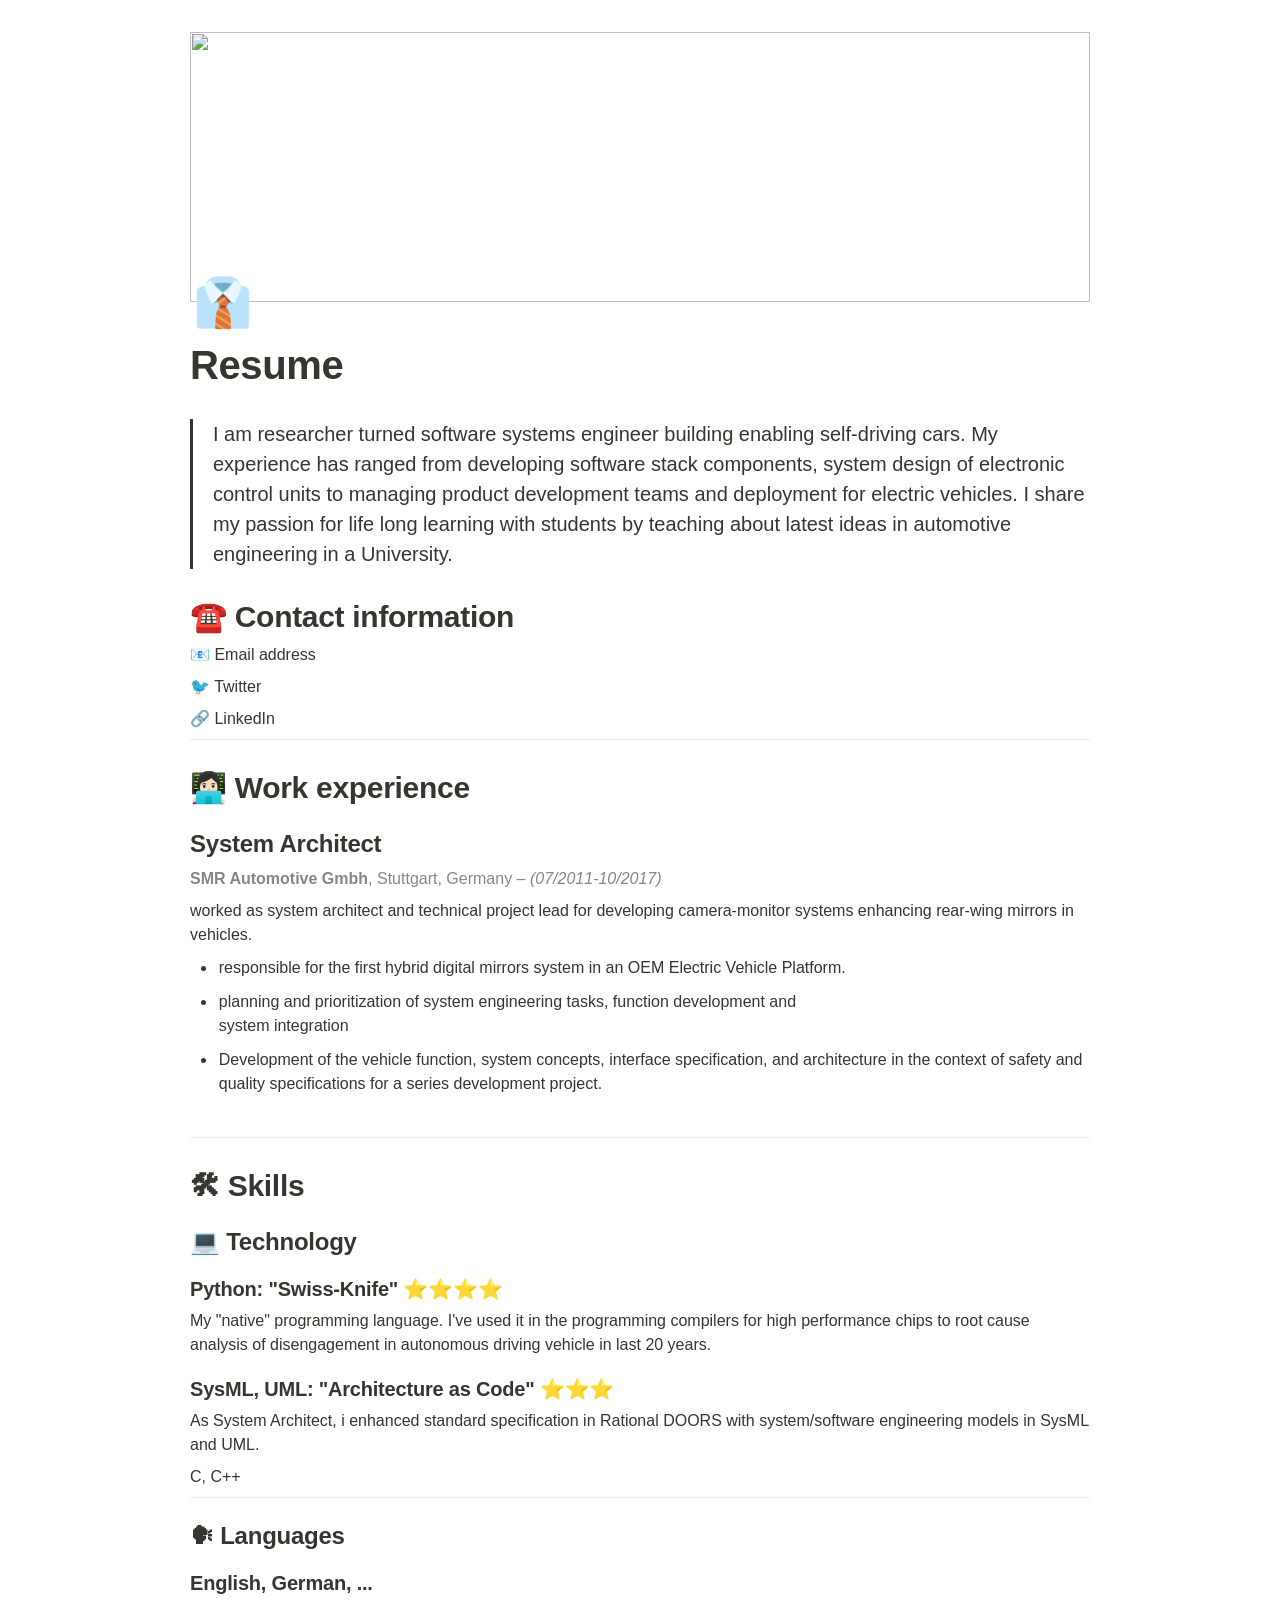
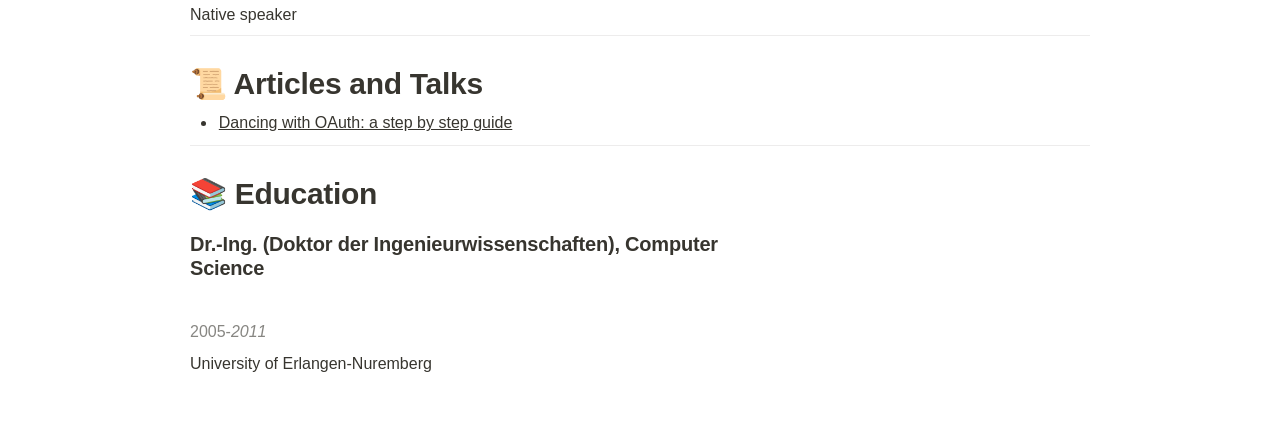
==== index.html @ 0dc9363b "first commit in resume for testing github pages" ====
<html><head><meta http-equiv="Content-Type" content="text/html; charset=utf-8"/><title>Resume</title><style>
/* webkit printing magic: print all background colors */
html {
	-webkit-print-color-adjust: exact;
}
* {
	box-sizing: border-box;
	-webkit-print-color-adjust: exact;
}

html,
body {
	margin: 0;
	padding: 0;
}
@media only screen {
	body {
		margin: 2em auto;
		max-width: 900px;
		color: rgb(55, 53, 47);
	}
}

body {
	line-height: 1.5;
	white-space: pre-wrap;
}

a,
a.visited {
	color: inherit;
	text-decoration: underline;
}

.pdf-relative-link-path {
	font-size: 80%;
	color: #444;
}

h1,
h2,
h3 {
	letter-spacing: -0.01em;
	line-height: 1.2;
	font-weight: 600;
	margin-bottom: 0;
}

.page-title {
	font-size: 2.5rem;
	font-weight: 700;
	margin-top: 0;
	margin-bottom: 0.75em;
}

h1 {
	font-size: 1.875rem;
	margin-top: 1.875rem;
}

h2 {
	font-size: 1.5rem;
	margin-top: 1.5rem;
}

h3 {
	font-size: 1.25rem;
	margin-top: 1.25rem;
}

.source {
	border: 1px solid #ddd;
	border-radius: 3px;
	padding: 1.5em;
	word-break: break-all;
}

.callout {
	border-radius: 3px;
	padding: 1rem;
}

figure {
	margin: 1.25em 0;
	page-break-inside: avoid;
}

figcaption {
	opacity: 0.5;
	font-size: 85%;
	margin-top: 0.5em;
}

mark {
	background-color: transparent;
}

.indented {
	padding-left: 1.5em;
}

hr {
	background: transparent;
	display: block;
	width: 100%;
	height: 1px;
	visibility: visible;
	border: none;
	border-bottom: 1px solid rgba(55, 53, 47, 0.09);
}

img {
	max-width: 100%;
}

@media only print {
	img {
		max-height: 100vh;
		object-fit: contain;
	}
}

@page {
	margin: 1in;
}

.collection-content {
	font-size: 0.875rem;
}

.column-list {
	display: flex;
	justify-content: space-between;
}

.column {
	padding: 0 1em;
}

.column:first-child {
	padding-left: 0;
}

.column:last-child {
	padding-right: 0;
}

.table_of_contents-item {
	display: block;
	font-size: 0.875rem;
	line-height: 1.3;
	padding: 0.125rem;
}

.table_of_contents-indent-1 {
	margin-left: 1.5rem;
}

.table_of_contents-indent-2 {
	margin-left: 3rem;
}

.table_of_contents-indent-3 {
	margin-left: 4.5rem;
}

.table_of_contents-link {
	text-decoration: none;
	opacity: 0.7;
	border-bottom: 1px solid rgba(55, 53, 47, 0.18);
}

table,
th,
td {
	border: 1px solid rgba(55, 53, 47, 0.09);
	border-collapse: collapse;
}

table {
	border-left: none;
	border-right: none;
}

th,
td {
	font-weight: normal;
	padding: 0.25em 0.5em;
	line-height: 1.5;
	min-height: 1.5em;
	text-align: left;
}

th {
	color: rgba(55, 53, 47, 0.6);
}

ol,
ul {
	margin: 0;
	margin-block-start: 0.6em;
	margin-block-end: 0.6em;
}

li > ol:first-child,
li > ul:first-child {
	margin-block-start: 0.6em;
}

ul > li {
	list-style: disc;
}

ul.to-do-list {
	text-indent: -1.7em;
}

ul.to-do-list > li {
	list-style: none;
}

.to-do-children-checked {
	text-decoration: line-through;
	opacity: 0.375;
}

ul.toggle > li {
	list-style: none;
}

ul {
	padding-inline-start: 1.7em;
}

ul > li {
	padding-left: 0.1em;
}

ol {
	padding-inline-start: 1.6em;
}

ol > li {
	padding-left: 0.2em;
}

.mono ol {
	padding-inline-start: 2em;
}

.mono ol > li {
	text-indent: -0.4em;
}

.toggle {
	padding-inline-start: 0em;
	list-style-type: none;
}

/* Indent toggle children */
.toggle > li > details {
	padding-left: 1.7em;
}

.toggle > li > details > summary {
	margin-left: -1.1em;
}

.selected-value {
	display: inline-block;
	padding: 0 0.5em;
	background: rgba(206, 205, 202, 0.5);
	border-radius: 3px;
	margin-right: 0.5em;
	margin-top: 0.3em;
	margin-bottom: 0.3em;
	white-space: nowrap;
}

.collection-title {
	display: inline-block;
	margin-right: 1em;
}

time {
	opacity: 0.5;
}

.icon {
	display: inline-block;
	max-width: 1.2em;
	max-height: 1.2em;
	text-decoration: none;
	vertical-align: text-bottom;
	margin-right: 0.5em;
}

img.icon {
	border-radius: 3px;
}

.user-icon {
	width: 1.5em;
	height: 1.5em;
	border-radius: 100%;
	margin-right: 0.5rem;
}

.user-icon-inner {
	font-size: 0.8em;
}

.text-icon {
	border: 1px solid #000;
	text-align: center;
}

.page-cover-image {
	display: block;
	object-fit: cover;
	width: 100%;
	height: 30vh;
}

.page-header-icon {
	font-size: 3rem;
	margin-bottom: 1rem;
}

.page-header-icon-with-cover {
	margin-top: -0.72em;
	margin-left: 0.07em;
}

.page-header-icon img {
	border-radius: 3px;
}

.link-to-page {
	margin: 1em 0;
	padding: 0;
	border: none;
	font-weight: 500;
}

p > .user {
	opacity: 0.5;
}

td > .user,
td > time {
	white-space: nowrap;
}

input[type="checkbox"] {
	transform: scale(1.5);
	margin-right: 0.6em;
	vertical-align: middle;
}

p {
	margin-top: 0.5em;
	margin-bottom: 0.5em;
}

.image {
	border: none;
	margin: 1.5em 0;
	padding: 0;
	border-radius: 0;
	text-align: center;
}

.code,
code {
	background: rgba(135, 131, 120, 0.15);
	border-radius: 3px;
	padding: 0.2em 0.4em;
	border-radius: 3px;
	font-size: 85%;
	tab-size: 2;
}

code {
	color: #eb5757;
}

.code {
	padding: 1.5em 1em;
}

.code-wrap {
	white-space: pre-wrap;
	word-break: break-all;
}

.code > code {
	background: none;
	padding: 0;
	font-size: 100%;
	color: inherit;
}

blockquote {
	font-size: 1.25em;
	margin: 1em 0;
	padding-left: 1em;
	border-left: 3px solid rgb(55, 53, 47);
}

.bookmark {
	text-decoration: none;
	max-height: 8em;
	padding: 0;
	display: flex;
	width: 100%;
	align-items: stretch;
}

.bookmark-title {
	font-size: 0.85em;
	overflow: hidden;
	text-overflow: ellipsis;
	height: 1.75em;
	white-space: nowrap;
}

.bookmark-text {
	display: flex;
	flex-direction: column;
}

.bookmark-info {
	flex: 4 1 180px;
	padding: 12px 14px 14px;
	display: flex;
	flex-direction: column;
	justify-content: space-between;
}

.bookmark-image {
	width: 33%;
	flex: 1 1 180px;
	display: block;
	position: relative;
	object-fit: cover;
	border-radius: 1px;
}

.bookmark-description {
	color: rgba(55, 53, 47, 0.6);
	font-size: 0.75em;
	overflow: hidden;
	max-height: 4.5em;
	word-break: break-word;
}

.bookmark-href {
	font-size: 0.75em;
	margin-top: 0.25em;
}

.sans { font-family: -apple-system, BlinkMacSystemFont, "Segoe UI", Helvetica, "Apple Color Emoji", Arial, sans-serif, "Segoe UI Emoji", "Segoe UI Symbol"; }
.code { font-family: "SFMono-Regular", Consolas, "Liberation Mono", Menlo, Courier, monospace; }
.serif { font-family: Lyon-Text, Georgia, YuMincho, "Yu Mincho", "Hiragino Mincho ProN", "Hiragino Mincho Pro", "Songti TC", "Songti SC", "SimSun", "Nanum Myeongjo", NanumMyeongjo, Batang, serif; }
.mono { font-family: iawriter-mono, Nitti, Menlo, Courier, monospace; }
.pdf .sans { font-family: Inter, -apple-system, BlinkMacSystemFont, "Segoe UI", Helvetica, "Apple Color Emoji", Arial, sans-serif, "Segoe UI Emoji", "Segoe UI Symbol", 'Twemoji', 'Noto Color Emoji', 'Noto Sans CJK SC', 'Noto Sans CJK KR'; }

.pdf .code { font-family: Source Code Pro, "SFMono-Regular", Consolas, "Liberation Mono", Menlo, Courier, monospace, 'Twemoji', 'Noto Color Emoji', 'Noto Sans Mono CJK SC', 'Noto Sans Mono CJK KR'; }

.pdf .serif { font-family: PT Serif, Lyon-Text, Georgia, YuMincho, "Yu Mincho", "Hiragino Mincho ProN", "Hiragino Mincho Pro", "Songti TC", "Songti SC", "SimSun", "Nanum Myeongjo", NanumMyeongjo, Batang, serif, 'Twemoji', 'Noto Color Emoji', 'Noto Sans CJK SC', 'Noto Sans CJK KR'; }

.pdf .mono { font-family: PT Mono, iawriter-mono, Nitti, Menlo, Courier, monospace, 'Twemoji', 'Noto Color Emoji', 'Noto Sans Mono CJK SC', 'Noto Sans Mono CJK KR'; }

.highlight-default {
}
.highlight-gray {
	color: rgb(155,154,151);
}
.highlight-brown {
	color: rgb(100,71,58);
}
.highlight-orange {
	color: rgb(217,115,13);
}
.highlight-yellow {
	color: rgb(223,171,1);
}
.highlight-teal {
	color: rgb(15,123,108);
}
.highlight-blue {
	color: rgb(11,110,153);
}
.highlight-purple {
	color: rgb(105,64,165);
}
.highlight-pink {
	color: rgb(173,26,114);
}
.highlight-red {
	color: rgb(224,62,62);
}
.highlight-gray_background {
	background: rgb(235,236,237);
}
.highlight-brown_background {
	background: rgb(233,229,227);
}
.highlight-orange_background {
	background: rgb(250,235,221);
}
.highlight-yellow_background {
	background: rgb(251,243,219);
}
.highlight-teal_background {
	background: rgb(221,237,234);
}
.highlight-blue_background {
	background: rgb(221,235,241);
}
.highlight-purple_background {
	background: rgb(234,228,242);
}
.highlight-pink_background {
	background: rgb(244,223,235);
}
.highlight-red_background {
	background: rgb(251,228,228);
}
.block-color-default {
	color: inherit;
	fill: inherit;
}
.block-color-gray {
	color: rgba(55, 53, 47, 0.6);
	fill: rgba(55, 53, 47, 0.6);
}
.block-color-brown {
	color: rgb(100,71,58);
	fill: rgb(100,71,58);
}
.block-color-orange {
	color: rgb(217,115,13);
	fill: rgb(217,115,13);
}
.block-color-yellow {
	color: rgb(223,171,1);
	fill: rgb(223,171,1);
}
.block-color-teal {
	color: rgb(15,123,108);
	fill: rgb(15,123,108);
}
.block-color-blue {
	color: rgb(11,110,153);
	fill: rgb(11,110,153);
}
.block-color-purple {
	color: rgb(105,64,165);
	fill: rgb(105,64,165);
}
.block-color-pink {
	color: rgb(173,26,114);
	fill: rgb(173,26,114);
}
.block-color-red {
	color: rgb(224,62,62);
	fill: rgb(224,62,62);
}
.block-color-gray_background {
	background: rgb(235,236,237);
}
.block-color-brown_background {
	background: rgb(233,229,227);
}
.block-color-orange_background {
	background: rgb(250,235,221);
}
.block-color-yellow_background {
	background: rgb(251,243,219);
}
.block-color-teal_background {
	background: rgb(221,237,234);
}
.block-color-blue_background {
	background: rgb(221,235,241);
}
.block-color-purple_background {
	background: rgb(234,228,242);
}
.block-color-pink_background {
	background: rgb(244,223,235);
}
.block-color-red_background {
	background: rgb(251,228,228);
}
.select-value-color-default { background-color: rgba(206,205,202,0.5); }
.select-value-color-gray { background-color: rgba(155,154,151, 0.4); }
.select-value-color-brown { background-color: rgba(140,46,0,0.2); }
.select-value-color-orange { background-color: rgba(245,93,0,0.2); }
.select-value-color-yellow { background-color: rgba(233,168,0,0.2); }
.select-value-color-green { background-color: rgba(0,135,107,0.2); }
.select-value-color-blue { background-color: rgba(0,120,223,0.2); }
.select-value-color-purple { background-color: rgba(103,36,222,0.2); }
.select-value-color-pink { background-color: rgba(221,0,129,0.2); }
.select-value-color-red { background-color: rgba(255,0,26,0.2); }

.checkbox {
	display: inline-flex;
	vertical-align: text-bottom;
	width: 16;
	height: 16;
	background-size: 16px;
	margin-left: 2px;
	margin-right: 5px;
}

.checkbox-on {
	background-image: url("data:image/svg+xml;charset=UTF-8,%3Csvg%20width%3D%2216%22%20height%3D%2216%22%20viewBox%3D%220%200%2016%2016%22%20fill%3D%22none%22%20xmlns%3D%22http%3A%2F%2Fwww.w3.org%2F2000%2Fsvg%22%3E%0A%3Crect%20width%3D%2216%22%20height%3D%2216%22%20fill%3D%22%2358A9D7%22%2F%3E%0A%3Cpath%20d%3D%22M6.71429%2012.2852L14%204.9995L12.7143%203.71436L6.71429%209.71378L3.28571%206.2831L2%207.57092L6.71429%2012.2852Z%22%20fill%3D%22white%22%2F%3E%0A%3C%2Fsvg%3E");
}

.checkbox-off {
	background-image: url("data:image/svg+xml;charset=UTF-8,%3Csvg%20width%3D%2216%22%20height%3D%2216%22%20viewBox%3D%220%200%2016%2016%22%20fill%3D%22none%22%20xmlns%3D%22http%3A%2F%2Fwww.w3.org%2F2000%2Fsvg%22%3E%0A%3Crect%20x%3D%220.75%22%20y%3D%220.75%22%20width%3D%2214.5%22%20height%3D%2214.5%22%20fill%3D%22white%22%20stroke%3D%22%2336352F%22%20stroke-width%3D%221.5%22%2F%3E%0A%3C%2Fsvg%3E");
}
	
</style></head><body><article id="3c16beaa-11eb-48c5-8fa4-5cb92ccdfcec" class="page sans"><header><img class="page-cover-image" src="https://www.notion.so/images/page-cover/nasa_the_blue_marble.jpg" style="object-position:center 50%"/><div class="page-header-icon page-header-icon-with-cover"><span class="icon">👔</span></div><h1 class="page-title">Resume</h1></header><div class="page-body"><blockquote id="9a8c0f6e-c425-4ec0-9d38-f58759068d44" class="">I am researcher turned software systems engineer building enabling self-driving cars. My experience has ranged from developing software stack components, system design of electronic control units to managing product development teams and deployment for electric vehicles. I share my passion for life long learning with students by teaching about latest ideas in automotive engineering in a University.</blockquote><h1 id="2df78c36-fb70-406e-8d6b-761e2d68cf41" class="">☎️ Contact information</h1><p id="ff9d3409-c731-40ed-861b-9ac4ddd50b41" class="">📧 Email address</p><p id="45eecefd-b13e-4f2b-bcab-7c858cfe8a3d" class="">🐦 Twitter</p><p id="6e6d7115-06ec-4ec0-8cb4-74313731d5ad" class="">🔗 LinkedIn</p><hr id="db53021d-40fb-42f7-81c4-336f58254eef"/><h1 id="11b9e42f-a0c6-4861-b42b-ecafdd96729d" class=""><strong>👩🏻‍💻</strong> Work experience</h1><h2 id="1345c57d-46ae-4d5d-ad2d-74701388420a" class="">System Architect</h2><p id="8b7b964d-0a1b-4b14-a351-6a01aea81ec6" class="block-color-gray"><strong>SMR Automotive Gmbh</strong>, Stuttgart, Germany<em> – (07/2011-10/2017)</em></p><p id="71cd3ca9-f48f-4038-a4fa-73db49bd1ba7" class="">worked as system architect and technical project lead for developing camera-monitor systems enhancing rear-wing mirrors in vehicles. </p><ul id="097ab210-83b7-41ce-8dd9-31d58f71abc8" class="bulleted-list"><li>responsible for the first hybrid digital mirrors system in an OEM Electric Vehicle Platform.</li></ul><ul id="b1b57954-67be-4a55-9b72-593aad11bf22" class="bulleted-list"><li>planning and prioritization of system engineering tasks, function development and
system integration</li></ul><ul id="612e2b58-5c34-457b-9438-ca120fb6d699" class="bulleted-list"><li>Development of the vehicle function, system concepts, interface specification, and architecture in the context of safety and quality specifications for a series development project.</li></ul><p id="d297e37a-568d-4fef-b2e9-5ab4f461f4d6" class="">
</p><hr id="32cefeac-a25f-4c9f-a12b-824918611c1e"/><h1 id="63708c30-9f78-4243-8040-5edfa985d3fa" class="">🛠 Skills</h1><h2 id="aeaff693-7976-42ea-9330-07906e51d5a2" class="">💻 Technology</h2><h3 id="9104f82d-10bf-4d3a-af74-e11d06de9197" class="">Python: &quot;Swiss-Knife&quot; ⭐️⭐️⭐️⭐️</h3><p id="22136b4f-da62-4b89-8814-62f4a250f732" class="">My &quot;native&quot; programming language. I&#x27;ve used it in the programming compilers for high performance chips to root cause analysis of disengagement in autonomous driving vehicle in last 20 years.</p><h3 id="76426eaa-5362-4b91-a4fe-1b7557d9f7e0" class="">SysML, UML: &quot;Architecture as Code&quot; ⭐️⭐️⭐️  </h3><p id="6f1dce60-a295-48a1-bf23-9ddbc018ca40" class="">As System Architect, i enhanced standard specification in Rational DOORS with system/software engineering models in SysML and UML.</p><p id="5c01613d-9463-41da-b5b2-dfdae1d6f465" class="">C, C++</p><hr id="19172138-d733-49d0-aea8-2c427308307d"/><h2 id="e6d3ae6b-b42d-44de-8741-7570690a4ef1" class="">🗣 Languages</h2><h3 id="e92d5c67-1b35-4e31-ad03-110630734f31" class="">English, German, ...</h3><p id="3add8a55-b224-41c4-a01a-4460e0c78352" class="">Native speaker</p><hr id="4a69c69e-5a19-4c9b-a541-4069d69e56f7"/><h1 id="842f994f-9deb-4d64-bde5-2d8ca678c234" class="">📜 Articles and Talks</h1><ul id="7d289774-97a7-4cf8-9bd0-26077cb3af41" class="bulleted-list"><li><a href="https://dev.to/anabella/dancing-with-oauth-emp">Dancing with OAuth: a step by step guide</a></li></ul><hr id="290370f0-b475-4028-9324-680df6d5b75e"/><h1 id="49d512ed-ffd0-4a61-a8af-4825093ba0be" class="">📚 Education</h1><h3 id="a8e13883-a391-4950-85ad-48072c8c9aa0" class="">Dr.-Ing. (Doktor der Ingenieurwissenschaften), Computer
Science</h3><p id="6073fa59-71ab-4a08-96b3-ca7023ea9c73" class="">
</p><p id="3e8e2729-bdf4-4e07-a645-9c1b72618b5b" class="block-color-gray">2005-<em>2011 </em></p><p id="c158fe22-57a8-45e4-bb8d-5fddd2b85dbe" class="">University of Erlangen-Nuremberg
 </p></div></article></body></html>
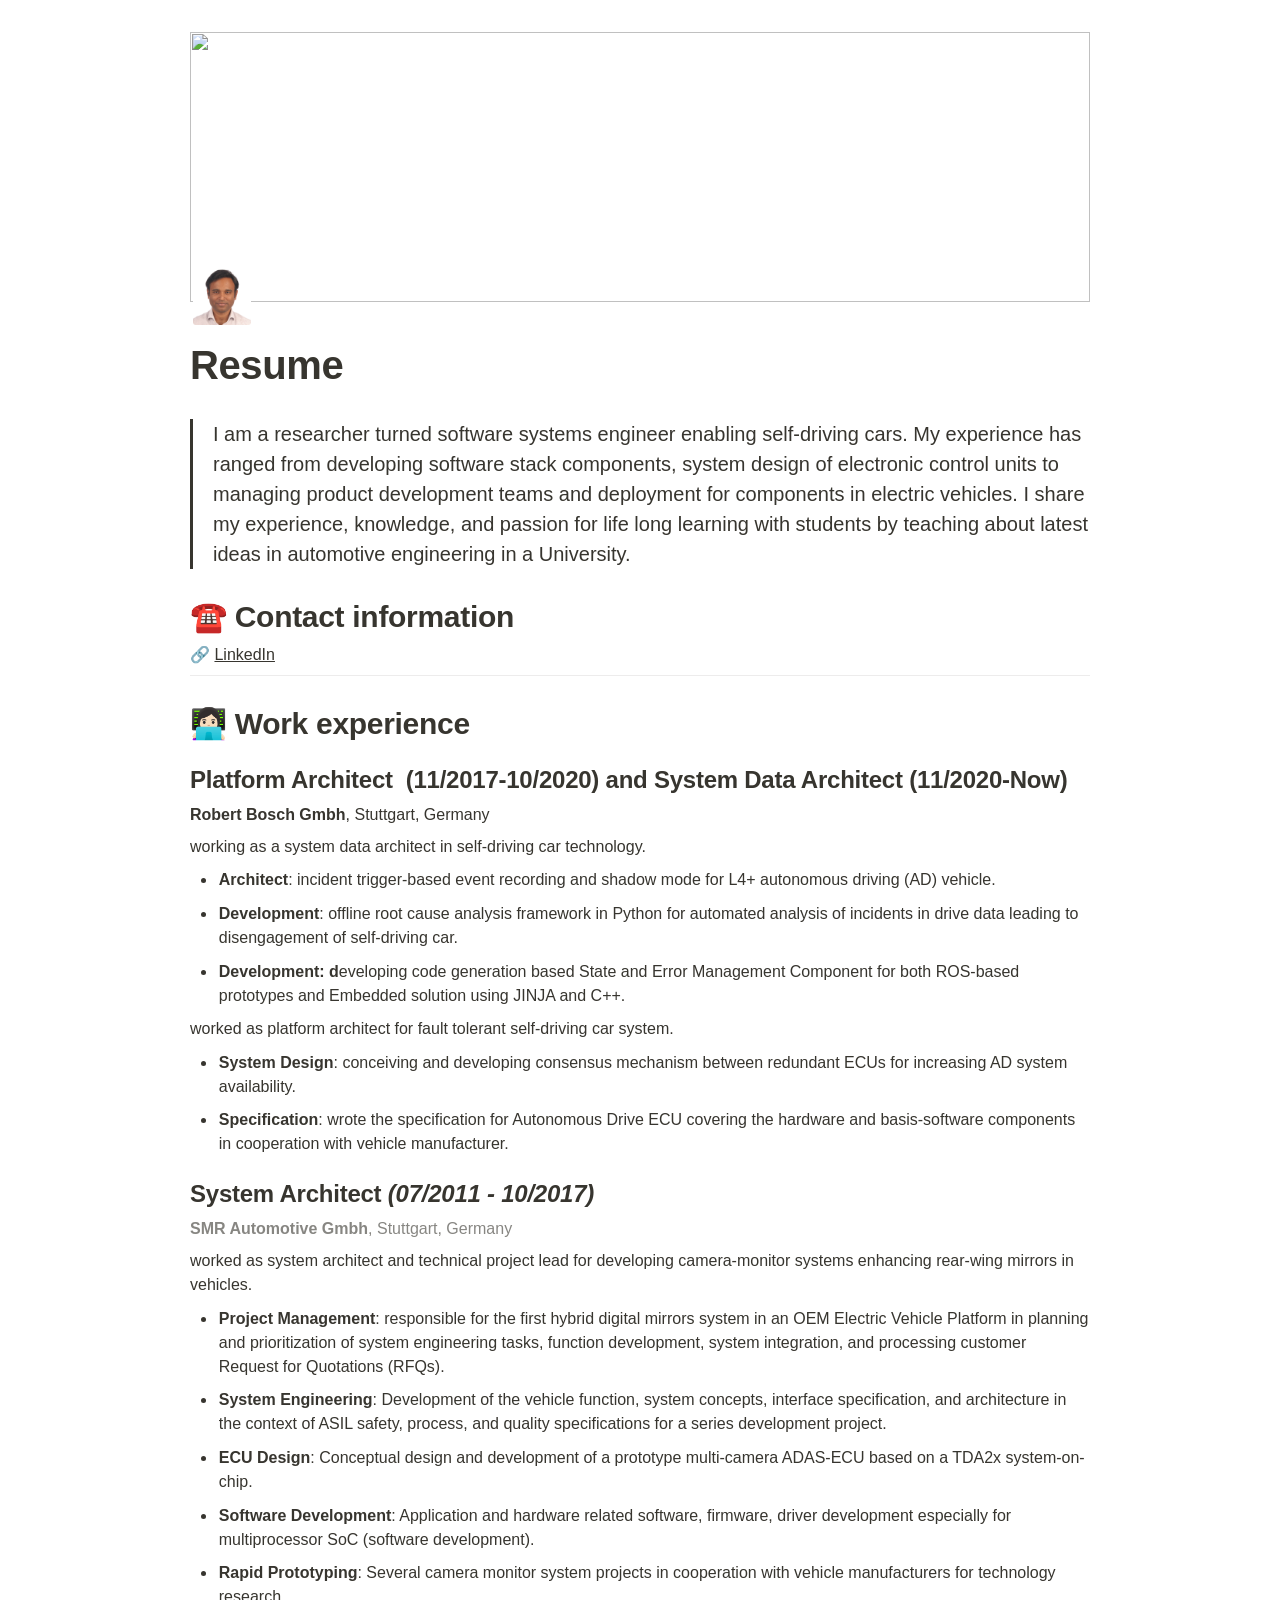
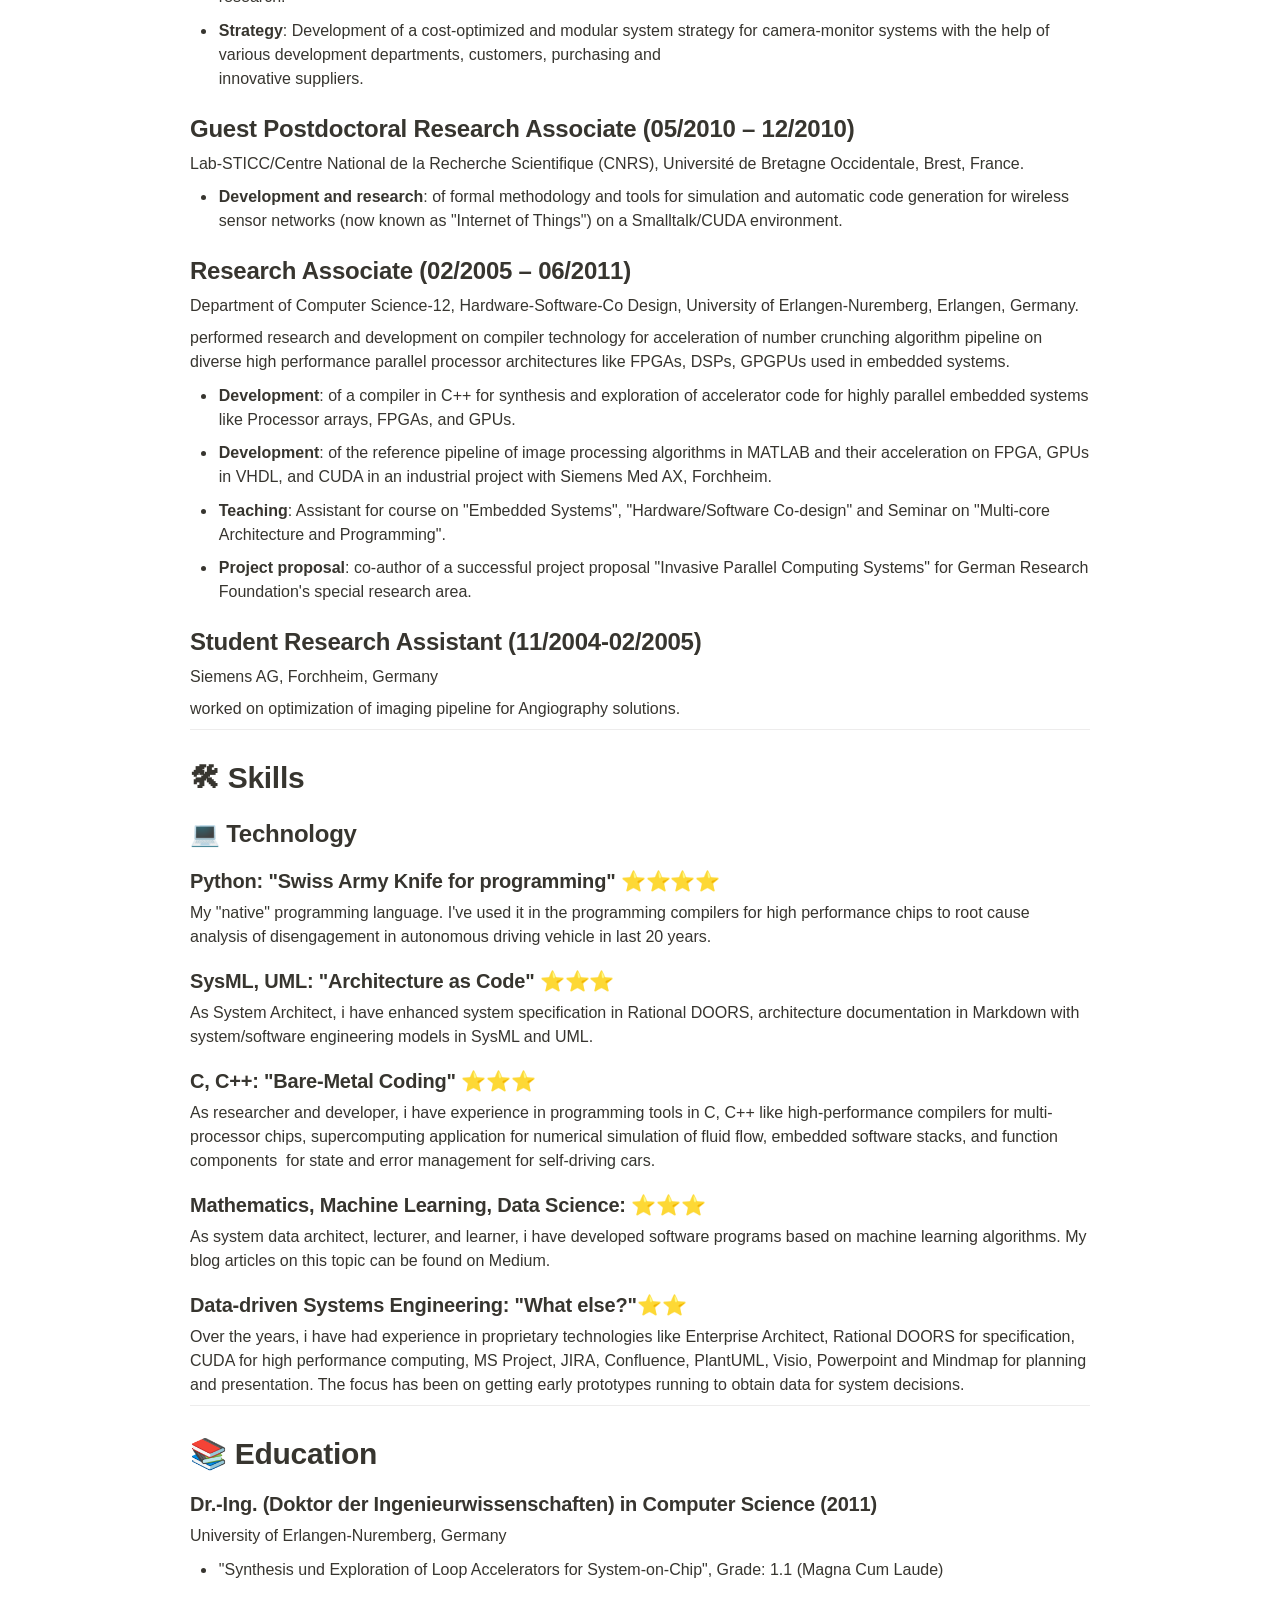
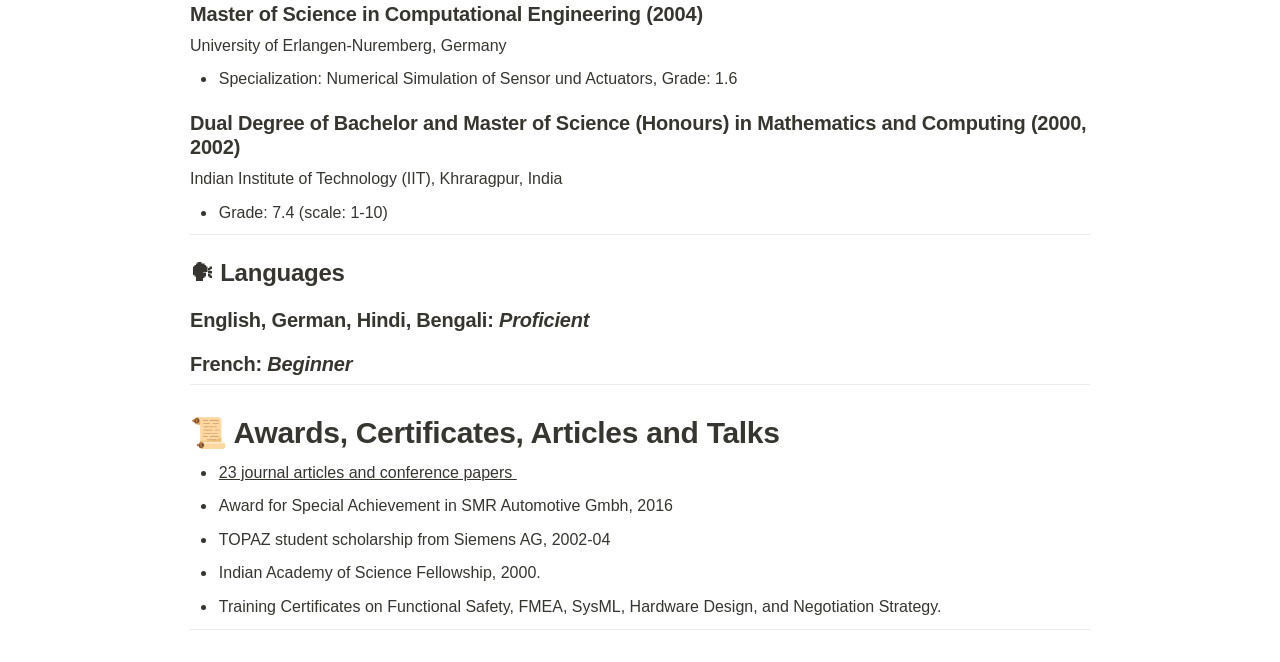
==== commit e57fc080: "first version of the resume" ====
--- a/index.html
+++ b/index.html
@@ -624,9 +624,5 @@
 	background-image: url("data:image/svg+xml;charset=UTF-8,%3Csvg%20width%3D%2216%22%20height%3D%2216%22%20viewBox%3D%220%200%2016%2016%22%20fill%3D%22none%22%20xmlns%3D%22http%3A%2F%2Fwww.w3.org%2F2000%2Fsvg%22%3E%0A%3Crect%20x%3D%220.75%22%20y%3D%220.75%22%20width%3D%2214.5%22%20height%3D%2214.5%22%20fill%3D%22white%22%20stroke%3D%22%2336352F%22%20stroke-width%3D%221.5%22%2F%3E%0A%3C%2Fsvg%3E");
 }
 	
-</style></head><body><article id="3c16beaa-11eb-48c5-8fa4-5cb92ccdfcec" class="page sans"><header><img class="page-cover-image" src="https://www.notion.so/images/page-cover/nasa_the_blue_marble.jpg" style="object-position:center 50%"/><div class="page-header-icon page-header-icon-with-cover"><span class="icon">👔</span></div><h1 class="page-title">Resume</h1></header><div class="page-body"><blockquote id="9a8c0f6e-c425-4ec0-9d38-f58759068d44" class="">I am researcher turned software systems engineer building enabling self-driving cars. My experience has ranged from developing software stack components, system design of electronic control units to managing product development teams and deployment for electric vehicles. I share my passion for life long learning with students by teaching about latest ideas in automotive engineering in a University.</blockquote><h1 id="2df78c36-fb70-406e-8d6b-761e2d68cf41" class="">☎️ Contact information</h1><p id="ff9d3409-c731-40ed-861b-9ac4ddd50b41" class="">📧 Email address</p><p id="45eecefd-b13e-4f2b-bcab-7c858cfe8a3d" class="">🐦 Twitter</p><p id="6e6d7115-06ec-4ec0-8cb4-74313731d5ad" class="">🔗 LinkedIn</p><hr id="db53021d-40fb-42f7-81c4-336f58254eef"/><h1 id="11b9e42f-a0c6-4861-b42b-ecafdd96729d" class=""><strong>👩🏻‍💻</strong> Work experience</h1><h2 id="1345c57d-46ae-4d5d-ad2d-74701388420a" class="">System Architect</h2><p id="8b7b964d-0a1b-4b14-a351-6a01aea81ec6" class="block-color-gray"><strong>SMR Automotive Gmbh</strong>, Stuttgart, Germany<em> – (07/2011-10/2017)</em></p><p id="71cd3ca9-f48f-4038-a4fa-73db49bd1ba7" class="">worked as system architect and technical project lead for developing camera-monitor systems enhancing rear-wing mirrors in vehicles. </p><ul id="097ab210-83b7-41ce-8dd9-31d58f71abc8" class="bulleted-list"><li>responsible for the first hybrid digital mirrors system in an OEM Electric Vehicle Platform.</li></ul><ul id="b1b57954-67be-4a55-9b72-593aad11bf22" class="bulleted-list"><li>planning and prioritization of system engineering tasks, function development and
-system integration</li></ul><ul id="612e2b58-5c34-457b-9438-ca120fb6d699" class="bulleted-list"><li>Development of the vehicle function, system concepts, interface specification, and architecture in the context of safety and quality specifications for a series development project.</li></ul><p id="d297e37a-568d-4fef-b2e9-5ab4f461f4d6" class="">
-</p><hr id="32cefeac-a25f-4c9f-a12b-824918611c1e"/><h1 id="63708c30-9f78-4243-8040-5edfa985d3fa" class="">🛠 Skills</h1><h2 id="aeaff693-7976-42ea-9330-07906e51d5a2" class="">💻 Technology</h2><h3 id="9104f82d-10bf-4d3a-af74-e11d06de9197" class="">Python: &quot;Swiss-Knife&quot; ⭐️⭐️⭐️⭐️</h3><p id="22136b4f-da62-4b89-8814-62f4a250f732" class="">My &quot;native&quot; programming language. I&#x27;ve used it in the programming compilers for high performance chips to root cause analysis of disengagement in autonomous driving vehicle in last 20 years.</p><h3 id="76426eaa-5362-4b91-a4fe-1b7557d9f7e0" class="">SysML, UML: &quot;Architecture as Code&quot; ⭐️⭐️⭐️  </h3><p id="6f1dce60-a295-48a1-bf23-9ddbc018ca40" class="">As System Architect, i enhanced standard specification in Rational DOORS with system/software engineering models in SysML and UML.</p><p id="5c01613d-9463-41da-b5b2-dfdae1d6f465" class="">C, C++</p><hr id="19172138-d733-49d0-aea8-2c427308307d"/><h2 id="e6d3ae6b-b42d-44de-8741-7570690a4ef1" class="">🗣 Languages</h2><h3 id="e92d5c67-1b35-4e31-ad03-110630734f31" class="">English, German, ...</h3><p id="3add8a55-b224-41c4-a01a-4460e0c78352" class="">Native speaker</p><hr id="4a69c69e-5a19-4c9b-a541-4069d69e56f7"/><h1 id="842f994f-9deb-4d64-bde5-2d8ca678c234" class="">📜 Articles and Talks</h1><ul id="7d289774-97a7-4cf8-9bd0-26077cb3af41" class="bulleted-list"><li><a href="https://dev.to/anabella/dancing-with-oauth-emp">Dancing with OAuth: a step by step guide</a></li></ul><hr id="290370f0-b475-4028-9324-680df6d5b75e"/><h1 id="49d512ed-ffd0-4a61-a8af-4825093ba0be" class="">📚 Education</h1><h3 id="a8e13883-a391-4950-85ad-48072c8c9aa0" class="">Dr.-Ing. (Doktor der Ingenieurwissenschaften), Computer
-Science</h3><p id="6073fa59-71ab-4a08-96b3-ca7023ea9c73" class="">
-</p><p id="3e8e2729-bdf4-4e07-a645-9c1b72618b5b" class="block-color-gray">2005-<em>2011 </em></p><p id="c158fe22-57a8-45e4-bb8d-5fddd2b85dbe" class="">University of Erlangen-Nuremberg
- </p></div></article></body></html>+</style></head><body><article id="3c16beaa-11eb-48c5-8fa4-5cb92ccdfcec" class="page sans"><header><img class="page-cover-image" src="https://www.notion.so/images/page-cover/nasa_the_blue_marble.jpg" style="object-position:center 50%"/><div class="page-header-icon page-header-icon-with-cover"><img class="icon" src="Resume%203c16beaa11eb48c58fa45cb92ccdfcec/potrait-1.jpg"/></div><h1 class="page-title">Resume</h1></header><div class="page-body"><blockquote id="9a8c0f6e-c425-4ec0-9d38-f58759068d44" class="">I am a researcher turned software systems engineer enabling self-driving cars. My experience has ranged from developing software stack components, system design of electronic control units to managing product development teams and deployment for components in electric vehicles. I share my experience, knowledge, and passion for life long learning with students by teaching about latest ideas in automotive engineering in a University.</blockquote><h1 id="2df78c36-fb70-406e-8d6b-761e2d68cf41" class="">☎️ Contact information</h1><p id="6e6d7115-06ec-4ec0-8cb4-74313731d5ad" class="">🔗 <a href="www.linkedin.com/in/hritam-dutta">LinkedIn</a></p><hr id="db53021d-40fb-42f7-81c4-336f58254eef"/><h1 id="11b9e42f-a0c6-4861-b42b-ecafdd96729d" class=""><strong>👩🏻‍💻</strong> Work experience</h1><h2 id="1345c57d-46ae-4d5d-ad2d-74701388420a" class=""><strong>Platform Architect  (11/2017-10/2020) and System Data Architect (11/2020-Now)</strong></h2><p id="d974f6c1-2b24-465e-8941-5abad628f16c" class=""><strong>Robert Bosch Gmbh</strong>, Stuttgart, Germany</p><p id="41c6d66f-add8-4b17-8330-24ca94be0a76" class="">working as a system data architect in self-driving car technology.</p><ul id="c5820590-4cdd-45f1-a975-af856c518725" class="bulleted-list"><li><strong>Architect</strong>: incident trigger-based event recording and shadow mode for L4+ autonomous driving (AD) vehicle.</li></ul><ul id="b453835c-1440-4233-8b8e-17680dbea154" class="bulleted-list"><li><strong>Development</strong>: offline root cause analysis framework in Python for automated analysis of incidents in drive data leading to disengagement of self-driving car.</li></ul><ul id="6aedb23a-b403-42ad-8045-c4a656b1fc27" class="bulleted-list"><li><strong>Development: d</strong>eveloping code generation based State and Error Management Component for both ROS-based prototypes and Embedded solution using JINJA and C++. </li></ul><p id="c956c44f-2df1-4a75-bb34-8dccd8ce3d22" class="">worked as platform architect for fault tolerant self-driving car system.</p><ul id="a538ae12-c073-4792-9faf-b5444d026896" class="bulleted-list"><li><strong>System Design</strong>: conceiving and developing consensus mechanism between redundant ECUs for increasing AD system availability.</li></ul><ul id="f1bffe0a-8f2b-4c27-97eb-a58407b32d84" class="bulleted-list"><li><strong>Specification</strong>: wrote the specification for Autonomous Drive ECU covering the hardware and basis-software components in cooperation with vehicle manufacturer.</li></ul><h2 id="33511742-acb9-42dd-bc5b-f3fbe76aee62" class="">System Architect <em>(07/2011 - 10/2017)</em></h2><p id="8b7b964d-0a1b-4b14-a351-6a01aea81ec6" class="block-color-gray"><strong>SMR Automotive Gmbh</strong>, Stuttgart, Germany<em> </em></p><p id="71cd3ca9-f48f-4038-a4fa-73db49bd1ba7" class="">worked as system architect and technical project lead for developing camera-monitor systems enhancing rear-wing mirrors in vehicles. </p><ul id="097ab210-83b7-41ce-8dd9-31d58f71abc8" class="bulleted-list"><li><strong>Project Management</strong>: responsible for the first hybrid digital mirrors system in an OEM Electric Vehicle Platform in planning and prioritization of system engineering tasks, function development, system integration, and processing customer Request for Quotations (RFQs).</li></ul><ul id="612e2b58-5c34-457b-9438-ca120fb6d699" class="bulleted-list"><li><strong>System Engineering</strong>: Development of the vehicle function, system concepts, interface specification, and architecture in the context of ASIL safety, process, and quality specifications for a series development project.</li></ul><ul id="53328d40-1990-44b5-bedf-1fd430e0859d" class="bulleted-list"><li><strong>ECU Design</strong>: Conceptual design and development of a prototype multi-camera ADAS-ECU based on a TDA2x system-on-chip.</li></ul><ul id="e5d09487-14c8-4137-81fe-7457f62b5a79" class="bulleted-list"><li><strong>Software Development</strong>: Application and hardware related software, firmware, driver development especially for multiprocessor SoC (software development).</li></ul><ul id="4afc5db4-d433-4c53-a8f6-33ed4ee6b104" class="bulleted-list"><li><strong>Rapid Prototyping</strong>: Several camera monitor system projects in cooperation with vehicle manufacturers for technology research.</li></ul><ul id="38830ed6-7755-4f5f-93e3-61a09edc36f6" class="bulleted-list"><li><strong>Strategy</strong>: Development of a cost-optimized and modular system strategy for camera-monitor systems with the help of various development departments, customers, purchasing and
+innovative suppliers.</li></ul><h2 id="528635f3-2893-4896-90bd-b589cb16b640" class=""><strong>Guest Postdoctoral Research Associate </strong>(05/2010 – 12/2010)</h2><p id="f25e2ea5-7945-4780-8758-b17db4ad60d6" class="">Lab-STICC/Centre National de la Recherche Scientifique (CNRS), Université de Bretagne Occidentale, Brest, France.</p><ul id="09e0c697-198f-4ec6-b20f-d431d3da8685" class="bulleted-list"><li><strong>Development and research</strong>: of formal methodology and tools for simulation and automatic code generation for wireless sensor networks (now known as &quot;Internet of Things&quot;) on a Smalltalk/CUDA environment.</li></ul><h2 id="f00fd4d6-2810-467e-8373-3a25bf2cf1a7" class="">Research Associate (02/2005 – 06/2011)</h2><p id="2b526647-cc29-4ef9-a869-56639bb401b7" class="">Department of Computer Science-12, Hardware-Software-Co Design, University of Erlangen-Nuremberg, Erlangen, Germany.</p><p id="b1ddc4c4-4fdb-410b-8422-06694faf6a6e" class="">performed research and development on compiler technology for acceleration of number crunching algorithm pipeline on diverse high performance parallel processor architectures like FPGAs, DSPs, GPGPUs used in embedded systems.</p><ul id="ca013a86-4065-44a6-be99-4a53762e21b8" class="bulleted-list"><li><strong>Development</strong>: of a compiler in C++ for synthesis and exploration of accelerator code for highly parallel embedded systems like Processor arrays, FPGAs, and GPUs.</li></ul><ul id="6e122ec1-6fa9-4ed4-b29a-d466fcfea749" class="bulleted-list"><li><strong>Development</strong>: of the reference pipeline of image processing algorithms in MATLAB and their acceleration on FPGA, GPUs in VHDL, and CUDA in an industrial project with Siemens Med AX, Forchheim.</li></ul><ul id="55071cfd-5b68-4fb1-ab5a-2883285b82c0" class="bulleted-list"><li><strong>Teaching</strong>: Assistant for course on &quot;Embedded Systems&quot;, &quot;Hardware/Software Co-design&quot; and Seminar on &quot;Multi-core Architecture and Programming&quot;.</li></ul><ul id="31194ab9-3f5e-4a97-99da-64668c516e71" class="bulleted-list"><li><strong>Project proposal</strong>: co-author of a successful project proposal &quot;Invasive Parallel Computing Systems&quot; for German Research Foundation&#x27;s special research area.</li></ul><h2 id="64ad8f59-4844-4e8d-b77f-b3aeab97d75f" class="">Student Research Assistant (11/2004-02/2005)</h2><p id="76f2fef2-790c-4482-b39d-268ccc029ad8" class="">Siemens AG, Forchheim, Germany</p><p id="33015c17-bde4-453b-83fd-5d94ed4a1aa9" class="">worked on optimization of imaging pipeline for Angiography solutions.</p><hr id="32cefeac-a25f-4c9f-a12b-824918611c1e"/><h1 id="63708c30-9f78-4243-8040-5edfa985d3fa" class="">🛠 Skills</h1><h2 id="aeaff693-7976-42ea-9330-07906e51d5a2" class="">💻 Technology</h2><h3 id="9104f82d-10bf-4d3a-af74-e11d06de9197" class="">Python: &quot;Swiss Army Knife for programming&quot; ⭐️⭐️⭐️⭐️</h3><p id="22136b4f-da62-4b89-8814-62f4a250f732" class="">My &quot;native&quot; programming language. I&#x27;ve used it in the programming compilers for high performance chips to root cause analysis of disengagement in autonomous driving vehicle in last 20 years.</p><h3 id="76426eaa-5362-4b91-a4fe-1b7557d9f7e0" class="">SysML, UML: &quot;Architecture as Code&quot; ⭐️⭐️⭐️</h3><p id="6f1dce60-a295-48a1-bf23-9ddbc018ca40" class="">As System Architect, i have enhanced system specification in Rational DOORS, architecture documentation in Markdown with system/software engineering models in SysML and UML.</p><h3 id="5c01613d-9463-41da-b5b2-dfdae1d6f465" class="">C, C++: &quot;Bare-Metal Coding&quot; ⭐️⭐️⭐️ </h3><p id="f3a6ea0c-fddf-4e90-8b15-4a2d8c52c234" class="">As researcher and developer, i have experience in programming tools in C, C++ like high-performance compilers for multi-processor chips, supercomputing application for numerical simulation of fluid flow, embedded software stacks, and function components  for state and error management for self-driving cars.  </p><h3 id="bf1b8c28-1c38-4de0-a728-614a8cc87466" class="">Mathematics, Machine Learning, Data Science: ⭐️⭐️⭐️</h3><p id="0f996ec3-28cf-4471-a114-8efb859927b8" class="">As system data architect, lecturer, and learner, i have developed software programs based on machine learning algorithms. My blog articles on this topic can be found on Medium.</p><h3 id="ef8df225-9b16-4431-962b-d797be95951a" class="">Data-driven Systems Engineering: &quot;What else?&quot;⭐️⭐️</h3><p id="dcd3299f-d4a6-4235-bb50-41f6971e5e89" class="">Over the years, i have had experience in proprietary technologies like Enterprise Architect, Rational DOORS for specification, CUDA for high performance computing, MS Project, JIRA, Confluence, PlantUML, Visio, Powerpoint and Mindmap for planning and presentation. The focus has been on getting early prototypes running to obtain data for system decisions.</p><hr id="19172138-d733-49d0-aea8-2c427308307d"/><h1 id="49d512ed-ffd0-4a61-a8af-4825093ba0be" class="">📚 Education</h1><h3 id="a8e13883-a391-4950-85ad-48072c8c9aa0" class="">Dr.-Ing. (Doktor der Ingenieurwissenschaften) in Computer Science (2011)</h3><p id="c158fe22-57a8-45e4-bb8d-5fddd2b85dbe" class="">University of Erlangen-Nuremberg, Germany</p><ul id="764a1e23-e699-4b3a-8d7c-6bfdc0a5a775" class="bulleted-list"><li>&quot;Synthesis und Exploration of Loop Accelerators for System-on-Chip&quot;, Grade: 1.1 (Magna Cum Laude)</li></ul><h3 id="f1f374bc-4148-4135-b20c-5e878629b1d5" class=""><strong>Master of Science in Computational Engineering (2004)</strong></h3><p id="8d5dece7-c6fd-4576-a125-7b28465bd2bf" class="">University of Erlangen-Nuremberg, Germany</p><ul id="79ee1283-6979-4db3-ada7-03ff9141143c" class="bulleted-list"><li>Specialization: Numerical Simulation of Sensor und Actuators, Grade: 1.6</li></ul><h3 id="b427aaab-b613-4a70-a068-72d7d4aaa39f" class="">Dual Degree of Bachelor and Master of Science (Honours) in Mathematics and Computing (2000, 2002)</h3><p id="3734353d-9276-46aa-a9a8-d4a7aebd5f81" class="">Indian Institute of Technology (IIT), Khraragpur, India</p><ul id="8642577b-2132-4440-9970-74cbae95b1ad" class="bulleted-list"><li>Grade: 7.4 (scale: 1-10)</li></ul><hr id="896402c3-b141-45dd-a305-308ab5b22622"/><h2 id="6236095e-ea74-4d52-91df-d992f78dbe63" class="">🗣 Languages</h2><h3 id="02ea6a22-f6ae-4f7d-8f9c-d11ce10d8547" class="">English, German, Hindi, Bengali: <em>Proficient</em></h3><h3 id="173b1690-5d28-459b-b823-f5853e222658" class="">French: <em>Beginner</em></h3><hr id="bb61dbf2-2ff2-4c14-9192-7da44c9cd446"/><h1 id="8f360acb-b65f-4a08-8151-54f267e6fb4c" class="">📜 Awards, Certificates, Articles and Talks</h1><ul id="aa3af658-0596-4d2a-95a9-4ddd9204c079" class="bulleted-list"><li><a href="https://dblp.uni-trier.de/pid/44/3448.html">23 journal articles and conference papers </a></li></ul><ul id="0c0df784-92d8-41c6-b1ed-ac19aa7b1949" class="bulleted-list"><li>Award for Special Achievement in SMR Automotive Gmbh, 2016</li></ul><ul id="8e3d8b10-5b07-4f07-8895-be5a98c1b061" class="bulleted-list"><li>TOPAZ student scholarship from Siemens AG, 2002-04 </li></ul><ul id="ce9cf08f-2d65-4f18-bc2c-c2600d84a1b9" class="bulleted-list"><li>Indian Academy of Science Fellowship, 2000.</li></ul><ul id="1e6fbe74-4682-44ba-baa7-684ef8556cf4" class="bulleted-list"><li>Training Certificates on Functional Safety, FMEA, SysML, Hardware Design, and Negotiation Strategy.</li></ul><hr id="d17519b4-b3c6-4f2a-ab4d-f81394734b18"/></div></article></body></html>
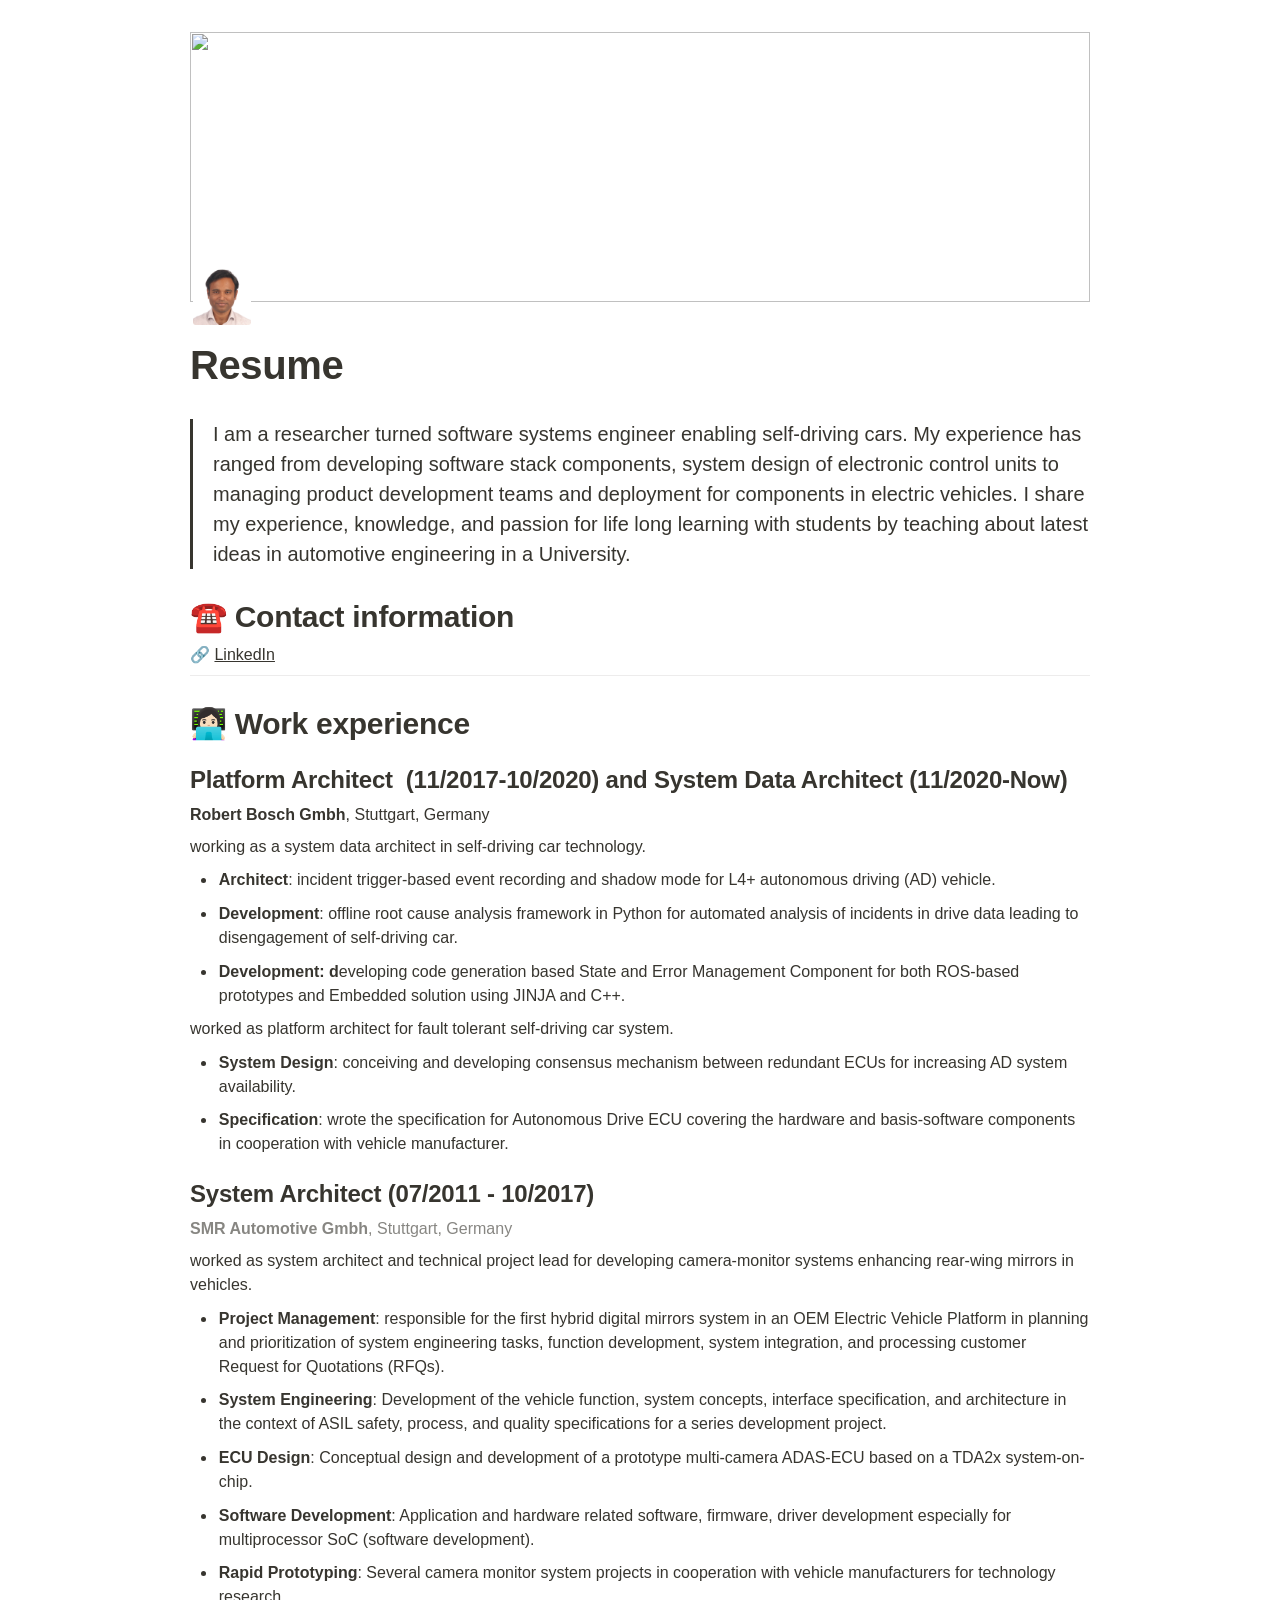
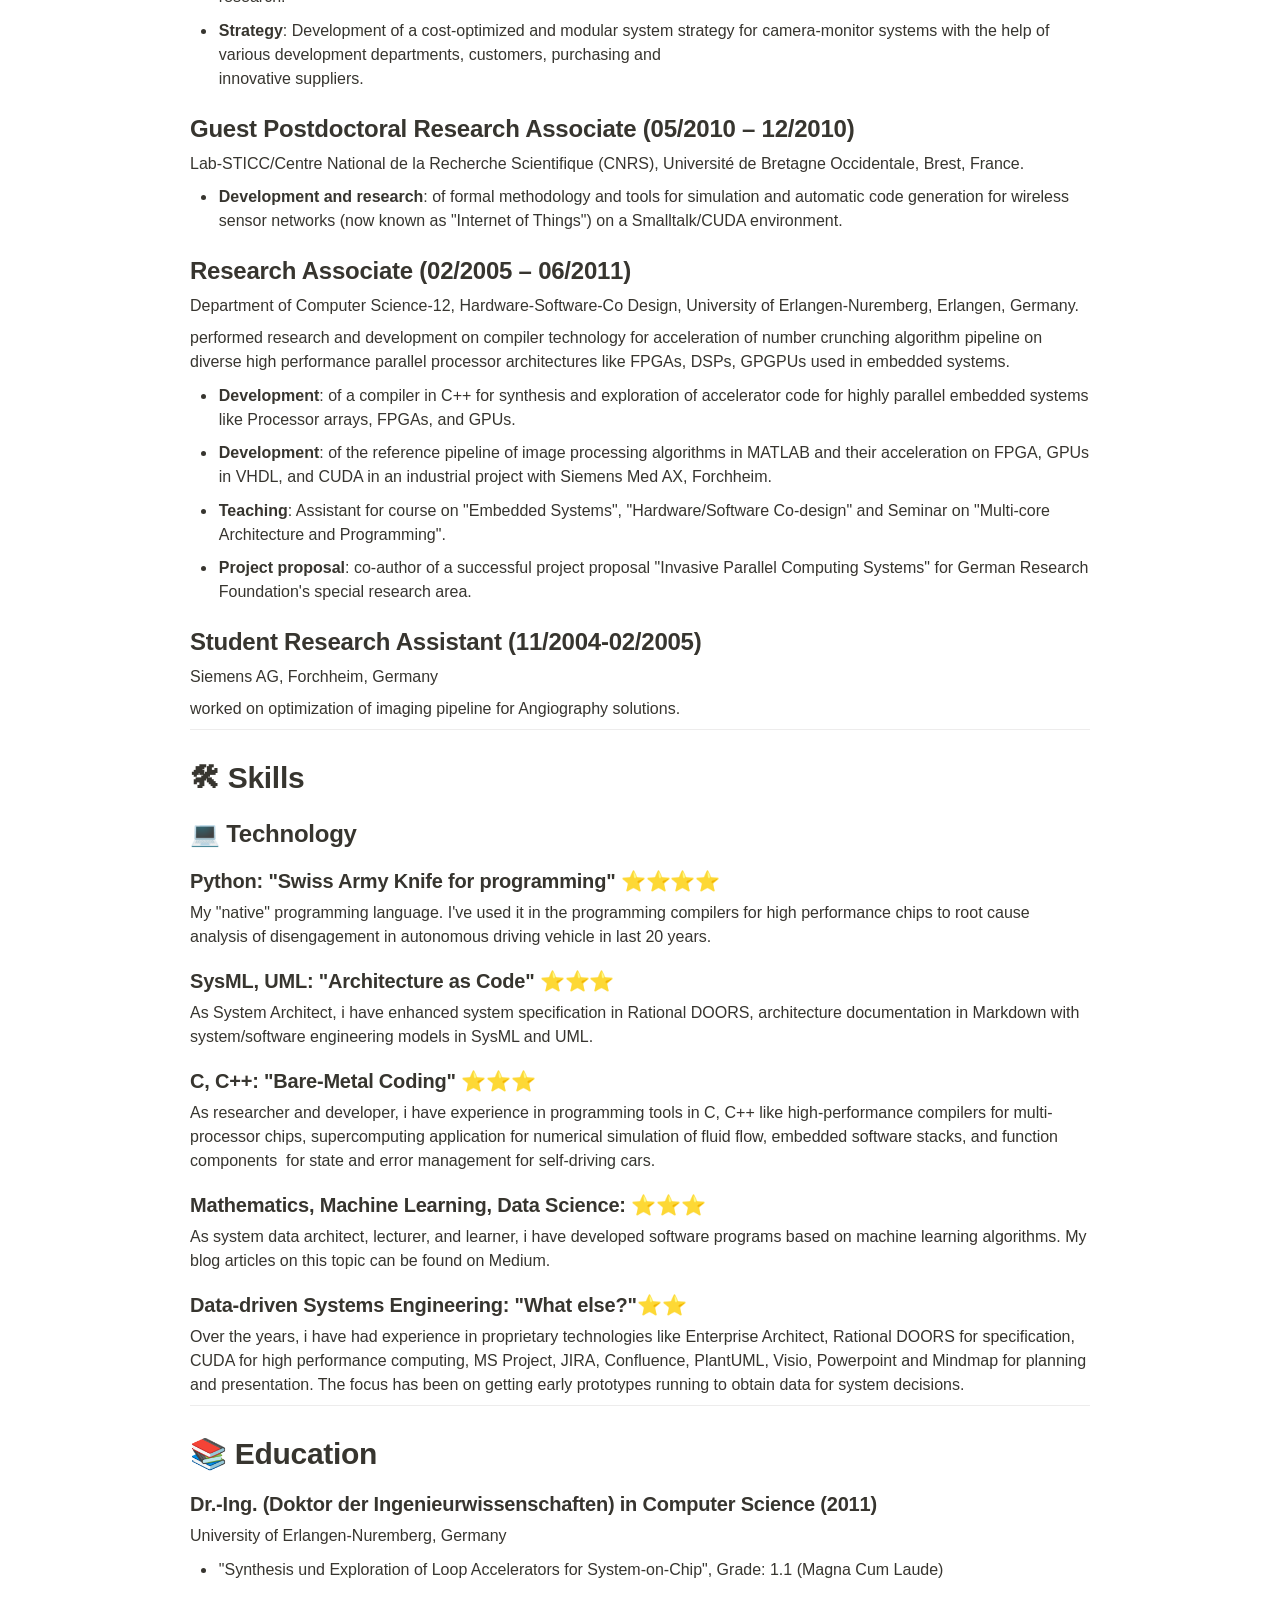
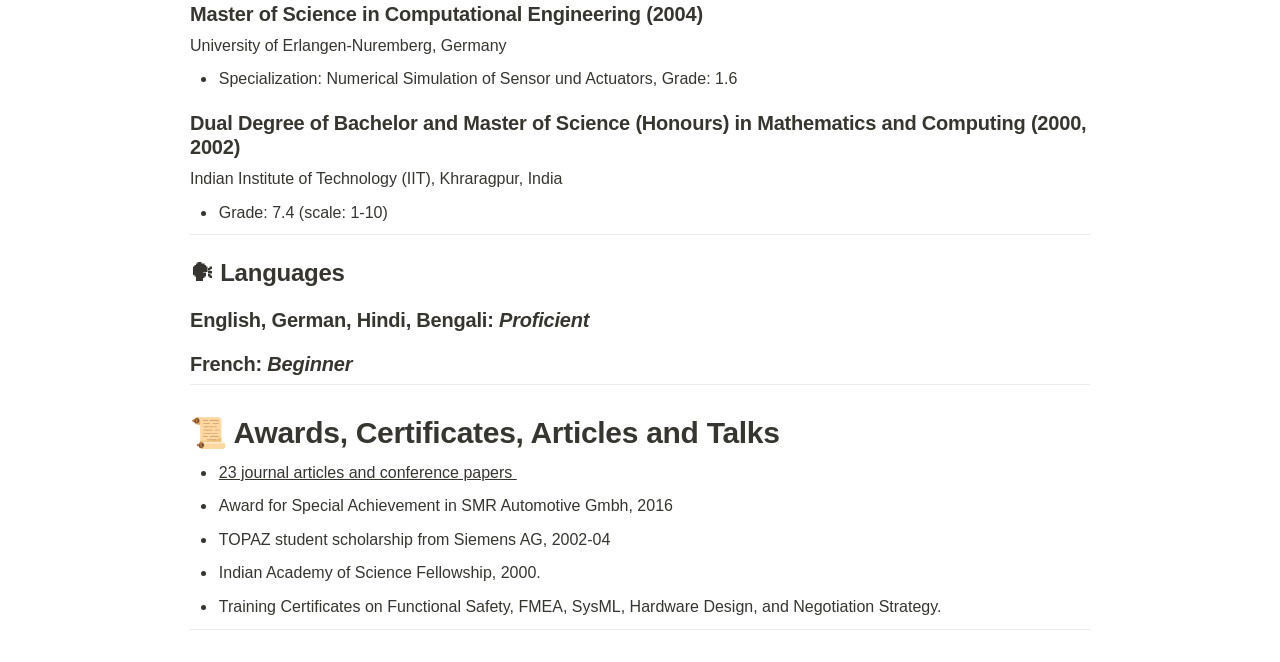
==== commit 5a4d78cd: "minor corrections of inconsistent display" ====
--- a/index.html
+++ b/index.html
@@ -624,5 +624,5 @@
 	background-image: url("data:image/svg+xml;charset=UTF-8,%3Csvg%20width%3D%2216%22%20height%3D%2216%22%20viewBox%3D%220%200%2016%2016%22%20fill%3D%22none%22%20xmlns%3D%22http%3A%2F%2Fwww.w3.org%2F2000%2Fsvg%22%3E%0A%3Crect%20x%3D%220.75%22%20y%3D%220.75%22%20width%3D%2214.5%22%20height%3D%2214.5%22%20fill%3D%22white%22%20stroke%3D%22%2336352F%22%20stroke-width%3D%221.5%22%2F%3E%0A%3C%2Fsvg%3E");
 }
 	
-</style></head><body><article id="3c16beaa-11eb-48c5-8fa4-5cb92ccdfcec" class="page sans"><header><img class="page-cover-image" src="https://www.notion.so/images/page-cover/nasa_the_blue_marble.jpg" style="object-position:center 50%"/><div class="page-header-icon page-header-icon-with-cover"><img class="icon" src="Resume%203c16beaa11eb48c58fa45cb92ccdfcec/potrait-1.jpg"/></div><h1 class="page-title">Resume</h1></header><div class="page-body"><blockquote id="9a8c0f6e-c425-4ec0-9d38-f58759068d44" class="">I am a researcher turned software systems engineer enabling self-driving cars. My experience has ranged from developing software stack components, system design of electronic control units to managing product development teams and deployment for components in electric vehicles. I share my experience, knowledge, and passion for life long learning with students by teaching about latest ideas in automotive engineering in a University.</blockquote><h1 id="2df78c36-fb70-406e-8d6b-761e2d68cf41" class="">☎️ Contact information</h1><p id="6e6d7115-06ec-4ec0-8cb4-74313731d5ad" class="">🔗 <a href="www.linkedin.com/in/hritam-dutta">LinkedIn</a></p><hr id="db53021d-40fb-42f7-81c4-336f58254eef"/><h1 id="11b9e42f-a0c6-4861-b42b-ecafdd96729d" class=""><strong>👩🏻‍💻</strong> Work experience</h1><h2 id="1345c57d-46ae-4d5d-ad2d-74701388420a" class=""><strong>Platform Architect  (11/2017-10/2020) and System Data Architect (11/2020-Now)</strong></h2><p id="d974f6c1-2b24-465e-8941-5abad628f16c" class=""><strong>Robert Bosch Gmbh</strong>, Stuttgart, Germany</p><p id="41c6d66f-add8-4b17-8330-24ca94be0a76" class="">working as a system data architect in self-driving car technology.</p><ul id="c5820590-4cdd-45f1-a975-af856c518725" class="bulleted-list"><li><strong>Architect</strong>: incident trigger-based event recording and shadow mode for L4+ autonomous driving (AD) vehicle.</li></ul><ul id="b453835c-1440-4233-8b8e-17680dbea154" class="bulleted-list"><li><strong>Development</strong>: offline root cause analysis framework in Python for automated analysis of incidents in drive data leading to disengagement of self-driving car.</li></ul><ul id="6aedb23a-b403-42ad-8045-c4a656b1fc27" class="bulleted-list"><li><strong>Development: d</strong>eveloping code generation based State and Error Management Component for both ROS-based prototypes and Embedded solution using JINJA and C++. </li></ul><p id="c956c44f-2df1-4a75-bb34-8dccd8ce3d22" class="">worked as platform architect for fault tolerant self-driving car system.</p><ul id="a538ae12-c073-4792-9faf-b5444d026896" class="bulleted-list"><li><strong>System Design</strong>: conceiving and developing consensus mechanism between redundant ECUs for increasing AD system availability.</li></ul><ul id="f1bffe0a-8f2b-4c27-97eb-a58407b32d84" class="bulleted-list"><li><strong>Specification</strong>: wrote the specification for Autonomous Drive ECU covering the hardware and basis-software components in cooperation with vehicle manufacturer.</li></ul><h2 id="33511742-acb9-42dd-bc5b-f3fbe76aee62" class="">System Architect <em>(07/2011 - 10/2017)</em></h2><p id="8b7b964d-0a1b-4b14-a351-6a01aea81ec6" class="block-color-gray"><strong>SMR Automotive Gmbh</strong>, Stuttgart, Germany<em> </em></p><p id="71cd3ca9-f48f-4038-a4fa-73db49bd1ba7" class="">worked as system architect and technical project lead for developing camera-monitor systems enhancing rear-wing mirrors in vehicles. </p><ul id="097ab210-83b7-41ce-8dd9-31d58f71abc8" class="bulleted-list"><li><strong>Project Management</strong>: responsible for the first hybrid digital mirrors system in an OEM Electric Vehicle Platform in planning and prioritization of system engineering tasks, function development, system integration, and processing customer Request for Quotations (RFQs).</li></ul><ul id="612e2b58-5c34-457b-9438-ca120fb6d699" class="bulleted-list"><li><strong>System Engineering</strong>: Development of the vehicle function, system concepts, interface specification, and architecture in the context of ASIL safety, process, and quality specifications for a series development project.</li></ul><ul id="53328d40-1990-44b5-bedf-1fd430e0859d" class="bulleted-list"><li><strong>ECU Design</strong>: Conceptual design and development of a prototype multi-camera ADAS-ECU based on a TDA2x system-on-chip.</li></ul><ul id="e5d09487-14c8-4137-81fe-7457f62b5a79" class="bulleted-list"><li><strong>Software Development</strong>: Application and hardware related software, firmware, driver development especially for multiprocessor SoC (software development).</li></ul><ul id="4afc5db4-d433-4c53-a8f6-33ed4ee6b104" class="bulleted-list"><li><strong>Rapid Prototyping</strong>: Several camera monitor system projects in cooperation with vehicle manufacturers for technology research.</li></ul><ul id="38830ed6-7755-4f5f-93e3-61a09edc36f6" class="bulleted-list"><li><strong>Strategy</strong>: Development of a cost-optimized and modular system strategy for camera-monitor systems with the help of various development departments, customers, purchasing and
+</style></head><body><article id="3c16beaa-11eb-48c5-8fa4-5cb92ccdfcec" class="page sans"><header><img class="page-cover-image" src="https://www.notion.so/images/page-cover/nasa_the_blue_marble.jpg" style="object-position:center 50%"/><div class="page-header-icon page-header-icon-with-cover"><img class="icon" src="Resume%203c16beaa11eb48c58fa45cb92ccdfcec/potrait-1.jpg"/></div><h1 class="page-title">Resume</h1></header><div class="page-body"><blockquote id="9a8c0f6e-c425-4ec0-9d38-f58759068d44" class="">I am a researcher turned software systems engineer enabling self-driving cars. My experience has ranged from developing software stack components, system design of electronic control units to managing product development teams and deployment for components in electric vehicles. I share my experience, knowledge, and passion for life long learning with students by teaching about latest ideas in automotive engineering in a University.</blockquote><h1 id="2df78c36-fb70-406e-8d6b-761e2d68cf41" class="">☎️ Contact information</h1><p id="6e6d7115-06ec-4ec0-8cb4-74313731d5ad" class="">🔗 <a href="www.linkedin.com/in/hritam-dutta">LinkedIn</a></p><hr id="db53021d-40fb-42f7-81c4-336f58254eef"/><h1 id="11b9e42f-a0c6-4861-b42b-ecafdd96729d" class=""><strong>👩🏻‍💻</strong> Work experience</h1><h2 id="1345c57d-46ae-4d5d-ad2d-74701388420a" class=""><strong>Platform Architect  (11/2017-10/2020) and System Data Architect (11/2020-Now)</strong></h2><p id="d974f6c1-2b24-465e-8941-5abad628f16c" class=""><strong>Robert Bosch Gmbh</strong>, Stuttgart, Germany</p><p id="41c6d66f-add8-4b17-8330-24ca94be0a76" class="">working as a system data architect in self-driving car technology.</p><ul id="c5820590-4cdd-45f1-a975-af856c518725" class="bulleted-list"><li><strong>Architect</strong>: incident trigger-based event recording and shadow mode for L4+ autonomous driving (AD) vehicle.</li></ul><ul id="b453835c-1440-4233-8b8e-17680dbea154" class="bulleted-list"><li><strong>Development</strong>: offline root cause analysis framework in Python for automated analysis of incidents in drive data leading to disengagement of self-driving car.</li></ul><ul id="6aedb23a-b403-42ad-8045-c4a656b1fc27" class="bulleted-list"><li><strong>Development: d</strong>eveloping code generation based State and Error Management Component for both ROS-based prototypes and Embedded solution using JINJA and C++. </li></ul><p id="c956c44f-2df1-4a75-bb34-8dccd8ce3d22" class="">worked as platform architect for fault tolerant self-driving car system.</p><ul id="a538ae12-c073-4792-9faf-b5444d026896" class="bulleted-list"><li><strong>System Design</strong>: conceiving and developing consensus mechanism between redundant ECUs for increasing AD system availability.</li></ul><ul id="f1bffe0a-8f2b-4c27-97eb-a58407b32d84" class="bulleted-list"><li><strong>Specification</strong>: wrote the specification for Autonomous Drive ECU covering the hardware and basis-software components in cooperation with vehicle manufacturer.</li></ul><h2 id="33511742-acb9-42dd-bc5b-f3fbe76aee62" class="">System Architect (07/2011 - 10/2017)</h2><p id="8b7b964d-0a1b-4b14-a351-6a01aea81ec6" class="block-color-gray"><strong>SMR Automotive Gmbh</strong>, Stuttgart, Germany<em> </em></p><p id="71cd3ca9-f48f-4038-a4fa-73db49bd1ba7" class="">worked as system architect and technical project lead for developing camera-monitor systems enhancing rear-wing mirrors in vehicles. </p><ul id="097ab210-83b7-41ce-8dd9-31d58f71abc8" class="bulleted-list"><li><strong>Project Management</strong>: responsible for the first hybrid digital mirrors system in an OEM Electric Vehicle Platform in planning and prioritization of system engineering tasks, function development, system integration, and processing customer Request for Quotations (RFQs).</li></ul><ul id="612e2b58-5c34-457b-9438-ca120fb6d699" class="bulleted-list"><li><strong>System Engineering</strong>: Development of the vehicle function, system concepts, interface specification, and architecture in the context of ASIL safety, process, and quality specifications for a series development project.</li></ul><ul id="53328d40-1990-44b5-bedf-1fd430e0859d" class="bulleted-list"><li><strong>ECU Design</strong>: Conceptual design and development of a prototype multi-camera ADAS-ECU based on a TDA2x system-on-chip.</li></ul><ul id="e5d09487-14c8-4137-81fe-7457f62b5a79" class="bulleted-list"><li><strong>Software Development</strong>: Application and hardware related software, firmware, driver development especially for multiprocessor SoC (software development).</li></ul><ul id="4afc5db4-d433-4c53-a8f6-33ed4ee6b104" class="bulleted-list"><li><strong>Rapid Prototyping</strong>: Several camera monitor system projects in cooperation with vehicle manufacturers for technology research.</li></ul><ul id="38830ed6-7755-4f5f-93e3-61a09edc36f6" class="bulleted-list"><li><strong>Strategy</strong>: Development of a cost-optimized and modular system strategy for camera-monitor systems with the help of various development departments, customers, purchasing and
 innovative suppliers.</li></ul><h2 id="528635f3-2893-4896-90bd-b589cb16b640" class=""><strong>Guest Postdoctoral Research Associate </strong>(05/2010 – 12/2010)</h2><p id="f25e2ea5-7945-4780-8758-b17db4ad60d6" class="">Lab-STICC/Centre National de la Recherche Scientifique (CNRS), Université de Bretagne Occidentale, Brest, France.</p><ul id="09e0c697-198f-4ec6-b20f-d431d3da8685" class="bulleted-list"><li><strong>Development and research</strong>: of formal methodology and tools for simulation and automatic code generation for wireless sensor networks (now known as &quot;Internet of Things&quot;) on a Smalltalk/CUDA environment.</li></ul><h2 id="f00fd4d6-2810-467e-8373-3a25bf2cf1a7" class="">Research Associate (02/2005 – 06/2011)</h2><p id="2b526647-cc29-4ef9-a869-56639bb401b7" class="">Department of Computer Science-12, Hardware-Software-Co Design, University of Erlangen-Nuremberg, Erlangen, Germany.</p><p id="b1ddc4c4-4fdb-410b-8422-06694faf6a6e" class="">performed research and development on compiler technology for acceleration of number crunching algorithm pipeline on diverse high performance parallel processor architectures like FPGAs, DSPs, GPGPUs used in embedded systems.</p><ul id="ca013a86-4065-44a6-be99-4a53762e21b8" class="bulleted-list"><li><strong>Development</strong>: of a compiler in C++ for synthesis and exploration of accelerator code for highly parallel embedded systems like Processor arrays, FPGAs, and GPUs.</li></ul><ul id="6e122ec1-6fa9-4ed4-b29a-d466fcfea749" class="bulleted-list"><li><strong>Development</strong>: of the reference pipeline of image processing algorithms in MATLAB and their acceleration on FPGA, GPUs in VHDL, and CUDA in an industrial project with Siemens Med AX, Forchheim.</li></ul><ul id="55071cfd-5b68-4fb1-ab5a-2883285b82c0" class="bulleted-list"><li><strong>Teaching</strong>: Assistant for course on &quot;Embedded Systems&quot;, &quot;Hardware/Software Co-design&quot; and Seminar on &quot;Multi-core Architecture and Programming&quot;.</li></ul><ul id="31194ab9-3f5e-4a97-99da-64668c516e71" class="bulleted-list"><li><strong>Project proposal</strong>: co-author of a successful project proposal &quot;Invasive Parallel Computing Systems&quot; for German Research Foundation&#x27;s special research area.</li></ul><h2 id="64ad8f59-4844-4e8d-b77f-b3aeab97d75f" class="">Student Research Assistant (11/2004-02/2005)</h2><p id="76f2fef2-790c-4482-b39d-268ccc029ad8" class="">Siemens AG, Forchheim, Germany</p><p id="33015c17-bde4-453b-83fd-5d94ed4a1aa9" class="">worked on optimization of imaging pipeline for Angiography solutions.</p><hr id="32cefeac-a25f-4c9f-a12b-824918611c1e"/><h1 id="63708c30-9f78-4243-8040-5edfa985d3fa" class="">🛠 Skills</h1><h2 id="aeaff693-7976-42ea-9330-07906e51d5a2" class="">💻 Technology</h2><h3 id="9104f82d-10bf-4d3a-af74-e11d06de9197" class="">Python: &quot;Swiss Army Knife for programming&quot; ⭐️⭐️⭐️⭐️</h3><p id="22136b4f-da62-4b89-8814-62f4a250f732" class="">My &quot;native&quot; programming language. I&#x27;ve used it in the programming compilers for high performance chips to root cause analysis of disengagement in autonomous driving vehicle in last 20 years.</p><h3 id="76426eaa-5362-4b91-a4fe-1b7557d9f7e0" class="">SysML, UML: &quot;Architecture as Code&quot; ⭐️⭐️⭐️</h3><p id="6f1dce60-a295-48a1-bf23-9ddbc018ca40" class="">As System Architect, i have enhanced system specification in Rational DOORS, architecture documentation in Markdown with system/software engineering models in SysML and UML.</p><h3 id="5c01613d-9463-41da-b5b2-dfdae1d6f465" class="">C, C++: &quot;Bare-Metal Coding&quot; ⭐️⭐️⭐️ </h3><p id="f3a6ea0c-fddf-4e90-8b15-4a2d8c52c234" class="">As researcher and developer, i have experience in programming tools in C, C++ like high-performance compilers for multi-processor chips, supercomputing application for numerical simulation of fluid flow, embedded software stacks, and function components  for state and error management for self-driving cars.  </p><h3 id="bf1b8c28-1c38-4de0-a728-614a8cc87466" class="">Mathematics, Machine Learning, Data Science: ⭐️⭐️⭐️</h3><p id="0f996ec3-28cf-4471-a114-8efb859927b8" class="">As system data architect, lecturer, and learner, i have developed software programs based on machine learning algorithms. My blog articles on this topic can be found on Medium.</p><h3 id="ef8df225-9b16-4431-962b-d797be95951a" class="">Data-driven Systems Engineering: &quot;What else?&quot;⭐️⭐️</h3><p id="dcd3299f-d4a6-4235-bb50-41f6971e5e89" class="">Over the years, i have had experience in proprietary technologies like Enterprise Architect, Rational DOORS for specification, CUDA for high performance computing, MS Project, JIRA, Confluence, PlantUML, Visio, Powerpoint and Mindmap for planning and presentation. The focus has been on getting early prototypes running to obtain data for system decisions.</p><hr id="19172138-d733-49d0-aea8-2c427308307d"/><h1 id="49d512ed-ffd0-4a61-a8af-4825093ba0be" class="">📚 Education</h1><h3 id="a8e13883-a391-4950-85ad-48072c8c9aa0" class="">Dr.-Ing. (Doktor der Ingenieurwissenschaften) in Computer Science (2011)</h3><p id="c158fe22-57a8-45e4-bb8d-5fddd2b85dbe" class="">University of Erlangen-Nuremberg, Germany</p><ul id="764a1e23-e699-4b3a-8d7c-6bfdc0a5a775" class="bulleted-list"><li>&quot;Synthesis und Exploration of Loop Accelerators for System-on-Chip&quot;, Grade: 1.1 (Magna Cum Laude)</li></ul><h3 id="f1f374bc-4148-4135-b20c-5e878629b1d5" class=""><strong>Master of Science in Computational Engineering (2004)</strong></h3><p id="8d5dece7-c6fd-4576-a125-7b28465bd2bf" class="">University of Erlangen-Nuremberg, Germany</p><ul id="79ee1283-6979-4db3-ada7-03ff9141143c" class="bulleted-list"><li>Specialization: Numerical Simulation of Sensor und Actuators, Grade: 1.6</li></ul><h3 id="b427aaab-b613-4a70-a068-72d7d4aaa39f" class="">Dual Degree of Bachelor and Master of Science (Honours) in Mathematics and Computing (2000, 2002)</h3><p id="3734353d-9276-46aa-a9a8-d4a7aebd5f81" class="">Indian Institute of Technology (IIT), Khraragpur, India</p><ul id="8642577b-2132-4440-9970-74cbae95b1ad" class="bulleted-list"><li>Grade: 7.4 (scale: 1-10)</li></ul><hr id="896402c3-b141-45dd-a305-308ab5b22622"/><h2 id="6236095e-ea74-4d52-91df-d992f78dbe63" class="">🗣 Languages</h2><h3 id="02ea6a22-f6ae-4f7d-8f9c-d11ce10d8547" class="">English, German, Hindi, Bengali: <em>Proficient</em></h3><h3 id="173b1690-5d28-459b-b823-f5853e222658" class="">French: <em>Beginner</em></h3><hr id="bb61dbf2-2ff2-4c14-9192-7da44c9cd446"/><h1 id="8f360acb-b65f-4a08-8151-54f267e6fb4c" class="">📜 Awards, Certificates, Articles and Talks</h1><ul id="aa3af658-0596-4d2a-95a9-4ddd9204c079" class="bulleted-list"><li><a href="https://dblp.uni-trier.de/pid/44/3448.html">23 journal articles and conference papers </a></li></ul><ul id="0c0df784-92d8-41c6-b1ed-ac19aa7b1949" class="bulleted-list"><li>Award for Special Achievement in SMR Automotive Gmbh, 2016</li></ul><ul id="8e3d8b10-5b07-4f07-8895-be5a98c1b061" class="bulleted-list"><li>TOPAZ student scholarship from Siemens AG, 2002-04 </li></ul><ul id="ce9cf08f-2d65-4f18-bc2c-c2600d84a1b9" class="bulleted-list"><li>Indian Academy of Science Fellowship, 2000.</li></ul><ul id="1e6fbe74-4682-44ba-baa7-684ef8556cf4" class="bulleted-list"><li>Training Certificates on Functional Safety, FMEA, SysML, Hardware Design, and Negotiation Strategy.</li></ul><hr id="d17519b4-b3c6-4f2a-ab4d-f81394734b18"/></div></article></body></html>
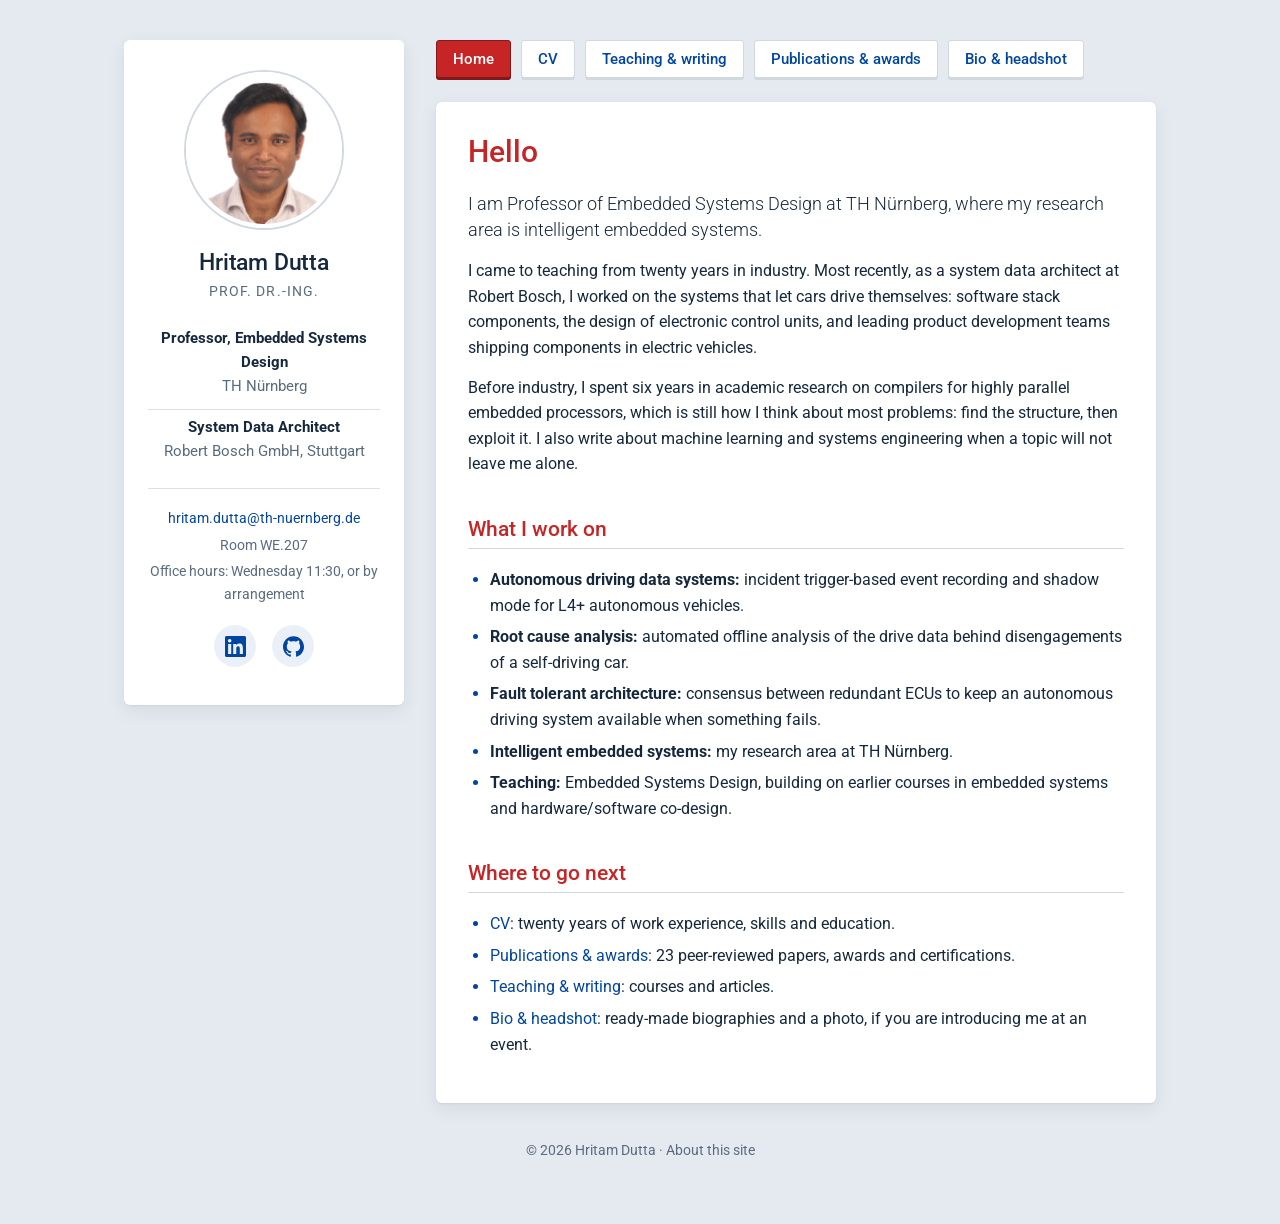
==== commit 81995d0a: "Update from the TH Nuernberg staff page: professorship, not lectureship https://www.th-nuernberg.de/" ====
--- a/index.html
+++ b/index.html
@@ -1,628 +1,107 @@
-<html><head><meta http-equiv="Content-Type" content="text/html; charset=utf-8"/><title>Resume</title><style>
-/* webkit printing magic: print all background colors */
-html {
-	-webkit-print-color-adjust: exact;
-}
-* {
-	box-sizing: border-box;
-	-webkit-print-color-adjust: exact;
-}
+<!DOCTYPE html>
+<html lang="en">
+<head>
+<meta charset="utf-8">
+<meta name="viewport" content="width=device-width, initial-scale=1">
+<title>Hritam Dutta</title>
+<meta name="description" content="Prof. Dr.-Ing. Hritam Dutta teaches Embedded Systems Design at TH Nürnberg and researches intelligent embedded systems, after twenty years in industry building self-driving car technology at Robert Bosch.">
+<link rel="canonical" href="https://kross11480.github.io/">
+<link rel="icon" type="image/svg+xml" href="assets/favicon.svg">
+<link rel="stylesheet" href="css/main.css">
+<meta property="og:type" content="profile">
+<meta property="og:title" content="Hritam Dutta">
+<meta property="og:description" content="Professor of Embedded Systems Design at TH Nürnberg, researching intelligent embedded systems.">
+<meta property="og:url" content="https://kross11480.github.io/">
+<meta property="og:image" content="https://kross11480.github.io/assets/img/portrait.jpg">
+</head>
+<body>
 
-html,
-body {
-	margin: 0;
-	padding: 0;
-}
-@media only screen {
-	body {
-		margin: 2em auto;
-		max-width: 900px;
-		color: rgb(55, 53, 47);
-	}
-}
+<div class="layout">
 
-body {
-	line-height: 1.5;
-	white-space: pre-wrap;
-}
+  <aside class="sidebar card">
+  <img class="portrait" src="assets/img/portrait.jpg" width="156" height="156" alt="Portrait of Hritam Dutta">
+  <h1 class="name"><a href="index.html">Hritam Dutta</a></h1>
+  <p class="degree">Prof. Dr.-Ing.</p>
+  <ul class="roles">
+    <li><strong>Professor, Embedded Systems Design</strong>TH N&uuml;rnberg</li>
+    <li><strong>System Data Architect</strong>Robert Bosch GmbH, Stuttgart</li>
+  </ul>
+  <ul class="contact">
+    <li><a href="mailto:hritam.dutta@th-nuernberg.de">hritam.dutta@th-nuernberg.de</a></li>
+    <li>Room WE.207</li>
+    <li>Office hours: Wednesday 11:30, or by arrangement</li>
+  </ul>
+  <ul class="socials">
+    <li>
+      <a href="https://www.linkedin.com/in/hritam-dutta" title="LinkedIn" aria-label="LinkedIn" rel="me">
+        <svg viewBox="0 0 24 24" aria-hidden="true" focusable="false"><path d="M20.447 20.452h-3.554v-5.569c0-1.328-.027-3.037-1.852-3.037-1.853 0-2.136 1.445-2.136 2.939v5.667H9.351V9h3.414v1.561h.046c.477-.9 1.637-1.85 3.37-1.85 3.601 0 4.267 2.37 4.267 5.455v6.286zM5.337 7.433a2.062 2.062 0 01-2.063-2.065 2.064 2.064 0 112.063 2.065zm1.782 13.019H3.555V9h3.564v11.452zM22.225 0H1.771C.792 0 0 .774 0 1.729v20.542C0 23.227.792 24 1.771 24h20.451C23.2 24 24 23.227 24 22.271V1.729C24 .774 23.2 0 22.222 0h.003z"/></svg>
+      </a>
+    </li>
+    <li>
+      <a href="https://github.com/kross11480" title="GitHub" aria-label="GitHub" rel="me">
+        <svg viewBox="0 0 24 24" aria-hidden="true" focusable="false"><path d="M12 .297c-6.63 0-12 5.373-12 12 0 5.303 3.438 9.8 8.205 11.385.6.113.82-.258.82-.577 0-.285-.01-1.04-.015-2.04-3.338.724-4.042-1.61-4.042-1.61C4.422 18.07 3.633 17.7 3.633 17.7c-1.087-.744.084-.729.084-.729 1.205.084 1.838 1.236 1.838 1.236 1.07 1.835 2.809 1.305 3.495.998.108-.776.417-1.305.76-1.605-2.665-.3-5.466-1.332-5.466-5.93 0-1.31.465-2.38 1.235-3.22-.135-.303-.54-1.523.105-3.176 0 0 1.005-.322 3.3 1.23.96-.267 1.98-.399 3-.405 1.02.006 2.04.138 3 .405 2.28-1.552 3.285-1.23 3.285-1.23.645 1.653.24 2.873.12 3.176.765.84 1.23 1.91 1.23 3.22 0 4.61-2.805 5.625-5.475 5.92.42.36.81 1.096.81 2.22 0 1.606-.015 2.896-.015 3.286 0 .315.21.69.825.57C20.565 22.092 24 17.592 24 12.297c0-6.627-5.373-12-12-12"/></svg>
+      </a>
+    </li>
+  </ul>
+</aside>
 
-a,
-a.visited {
-	color: inherit;
-	text-decoration: underline;
-}
+  <main class="content">
 
-.pdf-relative-link-path {
-	font-size: 80%;
-	color: #444;
-}
+    <nav class="nav">
+      <a href="index.html" aria-current="page">Home</a>
+      <a href="cv.html">CV</a>
+      <a href="teaching.html">Teaching &amp; writing</a>
+      <a href="publications.html">Publications &amp; awards</a>
+      <a href="bio.html">Bio &amp; headshot</a>
+    </nav>
 
-h1,
-h2,
-h3 {
-	letter-spacing: -0.01em;
-	line-height: 1.2;
-	font-weight: 600;
-	margin-bottom: 0;
-}
+    <article class="card">
+      <h1>Hello</h1>
 
-.page-title {
-	font-size: 2.5rem;
-	font-weight: 700;
-	margin-top: 0;
-	margin-bottom: 0.75em;
-}
+      <p class="lead">I am Professor of Embedded Systems Design at TH N&uuml;rnberg, where my research
+      area is intelligent embedded systems.</p>
 
-h1 {
-	font-size: 1.875rem;
-	margin-top: 1.875rem;
-}
+      <p>I came to teaching from twenty years in industry. Most recently, as a system data architect at
+      Robert Bosch, I worked on the systems that let cars drive themselves: software stack components,
+      the design of electronic control units, and leading product development teams shipping components
+      in electric vehicles.</p>
 
-h2 {
-	font-size: 1.5rem;
-	margin-top: 1.5rem;
-}
+      <p>Before industry, I spent six years in academic research on compilers for highly parallel
+      embedded processors, which is still how I think about most problems: find the structure, then
+      exploit it. I also write about machine learning and systems engineering when a topic will not
+      leave me alone.</p>
 
-h3 {
-	font-size: 1.25rem;
-	margin-top: 1.25rem;
-}
+      <h2>What I work on</h2>
+      <ul>
+        <li><strong>Autonomous driving data systems:</strong> incident trigger-based event recording and
+        shadow mode for L4+ autonomous vehicles.</li>
+        <li><strong>Root cause analysis:</strong> automated offline analysis of the drive data behind
+        disengagements of a self-driving car.</li>
+        <li><strong>Fault tolerant architecture:</strong> consensus between redundant ECUs to keep an
+        autonomous driving system available when something fails.</li>
+        <li><strong>Intelligent embedded systems:</strong> my research area at TH N&uuml;rnberg.</li>
+        <li><strong>Teaching:</strong> Embedded Systems Design, building on earlier courses in embedded
+        systems and hardware/software co-design.</li>
+      </ul>
 
-.source {
-	border: 1px solid #ddd;
-	border-radius: 3px;
-	padding: 1.5em;
-	word-break: break-all;
-}
+      <h2>Where to go next</h2>
+      <ul>
+        <li><a href="cv.html">CV</a>: twenty years of work experience, skills and education.</li>
+        <li><a href="publications.html">Publications &amp; awards</a>: 23 peer-reviewed papers, awards
+        and certifications.</li>
+        <li><a href="teaching.html">Teaching &amp; writing</a>: courses and articles.</li>
+        <li><a href="bio.html">Bio &amp; headshot</a>: ready-made biographies and a photo, if you are
+        introducing me at an event.</li>
+      </ul>
+    </article>
 
-.callout {
-	border-radius: 3px;
-	padding: 1rem;
-}
+  </main>
 
-figure {
-	margin: 1.25em 0;
-	page-break-inside: avoid;
-}
+</div>
 
-figcaption {
-	opacity: 0.5;
-	font-size: 85%;
-	margin-top: 0.5em;
-}
+<footer class="site-footer">
+  <p>&copy; 2026 Hritam Dutta &middot; <a href="bio.html">About this site</a></p>
+</footer>
 
-mark {
-	background-color: transparent;
-}
-
-.indented {
-	padding-left: 1.5em;
-}
-
-hr {
-	background: transparent;
-	display: block;
-	width: 100%;
-	height: 1px;
-	visibility: visible;
-	border: none;
-	border-bottom: 1px solid rgba(55, 53, 47, 0.09);
-}
-
-img {
-	max-width: 100%;
-}
-
-@media only print {
-	img {
-		max-height: 100vh;
-		object-fit: contain;
-	}
-}
-
-@page {
-	margin: 1in;
-}
-
-.collection-content {
-	font-size: 0.875rem;
-}
-
-.column-list {
-	display: flex;
-	justify-content: space-between;
-}
-
-.column {
-	padding: 0 1em;
-}
-
-.column:first-child {
-	padding-left: 0;
-}
-
-.column:last-child {
-	padding-right: 0;
-}
-
-.table_of_contents-item {
-	display: block;
-	font-size: 0.875rem;
-	line-height: 1.3;
-	padding: 0.125rem;
-}
-
-.table_of_contents-indent-1 {
-	margin-left: 1.5rem;
-}
-
-.table_of_contents-indent-2 {
-	margin-left: 3rem;
-}
-
-.table_of_contents-indent-3 {
-	margin-left: 4.5rem;
-}
-
-.table_of_contents-link {
-	text-decoration: none;
-	opacity: 0.7;
-	border-bottom: 1px solid rgba(55, 53, 47, 0.18);
-}
-
-table,
-th,
-td {
-	border: 1px solid rgba(55, 53, 47, 0.09);
-	border-collapse: collapse;
-}
-
-table {
-	border-left: none;
-	border-right: none;
-}
-
-th,
-td {
-	font-weight: normal;
-	padding: 0.25em 0.5em;
-	line-height: 1.5;
-	min-height: 1.5em;
-	text-align: left;
-}
-
-th {
-	color: rgba(55, 53, 47, 0.6);
-}
-
-ol,
-ul {
-	margin: 0;
-	margin-block-start: 0.6em;
-	margin-block-end: 0.6em;
-}
-
-li > ol:first-child,
-li > ul:first-child {
-	margin-block-start: 0.6em;
-}
-
-ul > li {
-	list-style: disc;
-}
-
-ul.to-do-list {
-	text-indent: -1.7em;
-}
-
-ul.to-do-list > li {
-	list-style: none;
-}
-
-.to-do-children-checked {
-	text-decoration: line-through;
-	opacity: 0.375;
-}
-
-ul.toggle > li {
-	list-style: none;
-}
-
-ul {
-	padding-inline-start: 1.7em;
-}
-
-ul > li {
-	padding-left: 0.1em;
-}
-
-ol {
-	padding-inline-start: 1.6em;
-}
-
-ol > li {
-	padding-left: 0.2em;
-}
-
-.mono ol {
-	padding-inline-start: 2em;
-}
-
-.mono ol > li {
-	text-indent: -0.4em;
-}
-
-.toggle {
-	padding-inline-start: 0em;
-	list-style-type: none;
-}
-
-/* Indent toggle children */
-.toggle > li > details {
-	padding-left: 1.7em;
-}
-
-.toggle > li > details > summary {
-	margin-left: -1.1em;
-}
-
-.selected-value {
-	display: inline-block;
-	padding: 0 0.5em;
-	background: rgba(206, 205, 202, 0.5);
-	border-radius: 3px;
-	margin-right: 0.5em;
-	margin-top: 0.3em;
-	margin-bottom: 0.3em;
-	white-space: nowrap;
-}
-
-.collection-title {
-	display: inline-block;
-	margin-right: 1em;
-}
-
-time {
-	opacity: 0.5;
-}
-
-.icon {
-	display: inline-block;
-	max-width: 1.2em;
-	max-height: 1.2em;
-	text-decoration: none;
-	vertical-align: text-bottom;
-	margin-right: 0.5em;
-}
-
-img.icon {
-	border-radius: 3px;
-}
-
-.user-icon {
-	width: 1.5em;
-	height: 1.5em;
-	border-radius: 100%;
-	margin-right: 0.5rem;
-}
-
-.user-icon-inner {
-	font-size: 0.8em;
-}
-
-.text-icon {
-	border: 1px solid #000;
-	text-align: center;
-}
-
-.page-cover-image {
-	display: block;
-	object-fit: cover;
-	width: 100%;
-	height: 30vh;
-}
-
-.page-header-icon {
-	font-size: 3rem;
-	margin-bottom: 1rem;
-}
-
-.page-header-icon-with-cover {
-	margin-top: -0.72em;
-	margin-left: 0.07em;
-}
-
-.page-header-icon img {
-	border-radius: 3px;
-}
-
-.link-to-page {
-	margin: 1em 0;
-	padding: 0;
-	border: none;
-	font-weight: 500;
-}
-
-p > .user {
-	opacity: 0.5;
-}
-
-td > .user,
-td > time {
-	white-space: nowrap;
-}
-
-input[type="checkbox"] {
-	transform: scale(1.5);
-	margin-right: 0.6em;
-	vertical-align: middle;
-}
-
-p {
-	margin-top: 0.5em;
-	margin-bottom: 0.5em;
-}
-
-.image {
-	border: none;
-	margin: 1.5em 0;
-	padding: 0;
-	border-radius: 0;
-	text-align: center;
-}
-
-.code,
-code {
-	background: rgba(135, 131, 120, 0.15);
-	border-radius: 3px;
-	padding: 0.2em 0.4em;
-	border-radius: 3px;
-	font-size: 85%;
-	tab-size: 2;
-}
-
-code {
-	color: #eb5757;
-}
-
-.code {
-	padding: 1.5em 1em;
-}
-
-.code-wrap {
-	white-space: pre-wrap;
-	word-break: break-all;
-}
-
-.code > code {
-	background: none;
-	padding: 0;
-	font-size: 100%;
-	color: inherit;
-}
-
-blockquote {
-	font-size: 1.25em;
-	margin: 1em 0;
-	padding-left: 1em;
-	border-left: 3px solid rgb(55, 53, 47);
-}
-
-.bookmark {
-	text-decoration: none;
-	max-height: 8em;
-	padding: 0;
-	display: flex;
-	width: 100%;
-	align-items: stretch;
-}
-
-.bookmark-title {
-	font-size: 0.85em;
-	overflow: hidden;
-	text-overflow: ellipsis;
-	height: 1.75em;
-	white-space: nowrap;
-}
-
-.bookmark-text {
-	display: flex;
-	flex-direction: column;
-}
-
-.bookmark-info {
-	flex: 4 1 180px;
-	padding: 12px 14px 14px;
-	display: flex;
-	flex-direction: column;
-	justify-content: space-between;
-}
-
-.bookmark-image {
-	width: 33%;
-	flex: 1 1 180px;
-	display: block;
-	position: relative;
-	object-fit: cover;
-	border-radius: 1px;
-}
-
-.bookmark-description {
-	color: rgba(55, 53, 47, 0.6);
-	font-size: 0.75em;
-	overflow: hidden;
-	max-height: 4.5em;
-	word-break: break-word;
-}
-
-.bookmark-href {
-	font-size: 0.75em;
-	margin-top: 0.25em;
-}
-
-.sans { font-family: -apple-system, BlinkMacSystemFont, "Segoe UI", Helvetica, "Apple Color Emoji", Arial, sans-serif, "Segoe UI Emoji", "Segoe UI Symbol"; }
-.code { font-family: "SFMono-Regular", Consolas, "Liberation Mono", Menlo, Courier, monospace; }
-.serif { font-family: Lyon-Text, Georgia, YuMincho, "Yu Mincho", "Hiragino Mincho ProN", "Hiragino Mincho Pro", "Songti TC", "Songti SC", "SimSun", "Nanum Myeongjo", NanumMyeongjo, Batang, serif; }
-.mono { font-family: iawriter-mono, Nitti, Menlo, Courier, monospace; }
-.pdf .sans { font-family: Inter, -apple-system, BlinkMacSystemFont, "Segoe UI", Helvetica, "Apple Color Emoji", Arial, sans-serif, "Segoe UI Emoji", "Segoe UI Symbol", 'Twemoji', 'Noto Color Emoji', 'Noto Sans CJK SC', 'Noto Sans CJK KR'; }
-
-.pdf .code { font-family: Source Code Pro, "SFMono-Regular", Consolas, "Liberation Mono", Menlo, Courier, monospace, 'Twemoji', 'Noto Color Emoji', 'Noto Sans Mono CJK SC', 'Noto Sans Mono CJK KR'; }
-
-.pdf .serif { font-family: PT Serif, Lyon-Text, Georgia, YuMincho, "Yu Mincho", "Hiragino Mincho ProN", "Hiragino Mincho Pro", "Songti TC", "Songti SC", "SimSun", "Nanum Myeongjo", NanumMyeongjo, Batang, serif, 'Twemoji', 'Noto Color Emoji', 'Noto Sans CJK SC', 'Noto Sans CJK KR'; }
-
-.pdf .mono { font-family: PT Mono, iawriter-mono, Nitti, Menlo, Courier, monospace, 'Twemoji', 'Noto Color Emoji', 'Noto Sans Mono CJK SC', 'Noto Sans Mono CJK KR'; }
-
-.highlight-default {
-}
-.highlight-gray {
-	color: rgb(155,154,151);
-}
-.highlight-brown {
-	color: rgb(100,71,58);
-}
-.highlight-orange {
-	color: rgb(217,115,13);
-}
-.highlight-yellow {
-	color: rgb(223,171,1);
-}
-.highlight-teal {
-	color: rgb(15,123,108);
-}
-.highlight-blue {
-	color: rgb(11,110,153);
-}
-.highlight-purple {
-	color: rgb(105,64,165);
-}
-.highlight-pink {
-	color: rgb(173,26,114);
-}
-.highlight-red {
-	color: rgb(224,62,62);
-}
-.highlight-gray_background {
-	background: rgb(235,236,237);
-}
-.highlight-brown_background {
-	background: rgb(233,229,227);
-}
-.highlight-orange_background {
-	background: rgb(250,235,221);
-}
-.highlight-yellow_background {
-	background: rgb(251,243,219);
-}
-.highlight-teal_background {
-	background: rgb(221,237,234);
-}
-.highlight-blue_background {
-	background: rgb(221,235,241);
-}
-.highlight-purple_background {
-	background: rgb(234,228,242);
-}
-.highlight-pink_background {
-	background: rgb(244,223,235);
-}
-.highlight-red_background {
-	background: rgb(251,228,228);
-}
-.block-color-default {
-	color: inherit;
-	fill: inherit;
-}
-.block-color-gray {
-	color: rgba(55, 53, 47, 0.6);
-	fill: rgba(55, 53, 47, 0.6);
-}
-.block-color-brown {
-	color: rgb(100,71,58);
-	fill: rgb(100,71,58);
-}
-.block-color-orange {
-	color: rgb(217,115,13);
-	fill: rgb(217,115,13);
-}
-.block-color-yellow {
-	color: rgb(223,171,1);
-	fill: rgb(223,171,1);
-}
-.block-color-teal {
-	color: rgb(15,123,108);
-	fill: rgb(15,123,108);
-}
-.block-color-blue {
-	color: rgb(11,110,153);
-	fill: rgb(11,110,153);
-}
-.block-color-purple {
-	color: rgb(105,64,165);
-	fill: rgb(105,64,165);
-}
-.block-color-pink {
-	color: rgb(173,26,114);
-	fill: rgb(173,26,114);
-}
-.block-color-red {
-	color: rgb(224,62,62);
-	fill: rgb(224,62,62);
-}
-.block-color-gray_background {
-	background: rgb(235,236,237);
-}
-.block-color-brown_background {
-	background: rgb(233,229,227);
-}
-.block-color-orange_background {
-	background: rgb(250,235,221);
-}
-.block-color-yellow_background {
-	background: rgb(251,243,219);
-}
-.block-color-teal_background {
-	background: rgb(221,237,234);
-}
-.block-color-blue_background {
-	background: rgb(221,235,241);
-}
-.block-color-purple_background {
-	background: rgb(234,228,242);
-}
-.block-color-pink_background {
-	background: rgb(244,223,235);
-}
-.block-color-red_background {
-	background: rgb(251,228,228);
-}
-.select-value-color-default { background-color: rgba(206,205,202,0.5); }
-.select-value-color-gray { background-color: rgba(155,154,151, 0.4); }
-.select-value-color-brown { background-color: rgba(140,46,0,0.2); }
-.select-value-color-orange { background-color: rgba(245,93,0,0.2); }
-.select-value-color-yellow { background-color: rgba(233,168,0,0.2); }
-.select-value-color-green { background-color: rgba(0,135,107,0.2); }
-.select-value-color-blue { background-color: rgba(0,120,223,0.2); }
-.select-value-color-purple { background-color: rgba(103,36,222,0.2); }
-.select-value-color-pink { background-color: rgba(221,0,129,0.2); }
-.select-value-color-red { background-color: rgba(255,0,26,0.2); }
-
-.checkbox {
-	display: inline-flex;
-	vertical-align: text-bottom;
-	width: 16;
-	height: 16;
-	background-size: 16px;
-	margin-left: 2px;
-	margin-right: 5px;
-}
-
-.checkbox-on {
-	background-image: url("data:image/svg+xml;charset=UTF-8,%3Csvg%20width%3D%2216%22%20height%3D%2216%22%20viewBox%3D%220%200%2016%2016%22%20fill%3D%22none%22%20xmlns%3D%22http%3A%2F%2Fwww.w3.org%2F2000%2Fsvg%22%3E%0A%3Crect%20width%3D%2216%22%20height%3D%2216%22%20fill%3D%22%2358A9D7%22%2F%3E%0A%3Cpath%20d%3D%22M6.71429%2012.2852L14%204.9995L12.7143%203.71436L6.71429%209.71378L3.28571%206.2831L2%207.57092L6.71429%2012.2852Z%22%20fill%3D%22white%22%2F%3E%0A%3C%2Fsvg%3E");
-}
-
-.checkbox-off {
-	background-image: url("data:image/svg+xml;charset=UTF-8,%3Csvg%20width%3D%2216%22%20height%3D%2216%22%20viewBox%3D%220%200%2016%2016%22%20fill%3D%22none%22%20xmlns%3D%22http%3A%2F%2Fwww.w3.org%2F2000%2Fsvg%22%3E%0A%3Crect%20x%3D%220.75%22%20y%3D%220.75%22%20width%3D%2214.5%22%20height%3D%2214.5%22%20fill%3D%22white%22%20stroke%3D%22%2336352F%22%20stroke-width%3D%221.5%22%2F%3E%0A%3C%2Fsvg%3E");
-}
-	
-</style></head><body><article id="3c16beaa-11eb-48c5-8fa4-5cb92ccdfcec" class="page sans"><header><img class="page-cover-image" src="https://www.notion.so/images/page-cover/nasa_the_blue_marble.jpg" style="object-position:center 50%"/><div class="page-header-icon page-header-icon-with-cover"><img class="icon" src="Resume%203c16beaa11eb48c58fa45cb92ccdfcec/potrait-1.jpg"/></div><h1 class="page-title">Resume</h1></header><div class="page-body"><blockquote id="9a8c0f6e-c425-4ec0-9d38-f58759068d44" class="">I am a researcher turned software systems engineer enabling self-driving cars. My experience has ranged from developing software stack components, system design of electronic control units to managing product development teams and deployment for components in electric vehicles. I share my experience, knowledge, and passion for life long learning with students by teaching about latest ideas in automotive engineering in a University.</blockquote><h1 id="2df78c36-fb70-406e-8d6b-761e2d68cf41" class="">☎️ Contact information</h1><p id="6e6d7115-06ec-4ec0-8cb4-74313731d5ad" class="">🔗 <a href="www.linkedin.com/in/hritam-dutta">LinkedIn</a></p><hr id="db53021d-40fb-42f7-81c4-336f58254eef"/><h1 id="11b9e42f-a0c6-4861-b42b-ecafdd96729d" class=""><strong>👩🏻‍💻</strong> Work experience</h1><h2 id="1345c57d-46ae-4d5d-ad2d-74701388420a" class=""><strong>Platform Architect  (11/2017-10/2020) and System Data Architect (11/2020-Now)</strong></h2><p id="d974f6c1-2b24-465e-8941-5abad628f16c" class=""><strong>Robert Bosch Gmbh</strong>, Stuttgart, Germany</p><p id="41c6d66f-add8-4b17-8330-24ca94be0a76" class="">working as a system data architect in self-driving car technology.</p><ul id="c5820590-4cdd-45f1-a975-af856c518725" class="bulleted-list"><li><strong>Architect</strong>: incident trigger-based event recording and shadow mode for L4+ autonomous driving (AD) vehicle.</li></ul><ul id="b453835c-1440-4233-8b8e-17680dbea154" class="bulleted-list"><li><strong>Development</strong>: offline root cause analysis framework in Python for automated analysis of incidents in drive data leading to disengagement of self-driving car.</li></ul><ul id="6aedb23a-b403-42ad-8045-c4a656b1fc27" class="bulleted-list"><li><strong>Development: d</strong>eveloping code generation based State and Error Management Component for both ROS-based prototypes and Embedded solution using JINJA and C++. </li></ul><p id="c956c44f-2df1-4a75-bb34-8dccd8ce3d22" class="">worked as platform architect for fault tolerant self-driving car system.</p><ul id="a538ae12-c073-4792-9faf-b5444d026896" class="bulleted-list"><li><strong>System Design</strong>: conceiving and developing consensus mechanism between redundant ECUs for increasing AD system availability.</li></ul><ul id="f1bffe0a-8f2b-4c27-97eb-a58407b32d84" class="bulleted-list"><li><strong>Specification</strong>: wrote the specification for Autonomous Drive ECU covering the hardware and basis-software components in cooperation with vehicle manufacturer.</li></ul><h2 id="33511742-acb9-42dd-bc5b-f3fbe76aee62" class="">System Architect (07/2011 - 10/2017)</h2><p id="8b7b964d-0a1b-4b14-a351-6a01aea81ec6" class="block-color-gray"><strong>SMR Automotive Gmbh</strong>, Stuttgart, Germany<em> </em></p><p id="71cd3ca9-f48f-4038-a4fa-73db49bd1ba7" class="">worked as system architect and technical project lead for developing camera-monitor systems enhancing rear-wing mirrors in vehicles. </p><ul id="097ab210-83b7-41ce-8dd9-31d58f71abc8" class="bulleted-list"><li><strong>Project Management</strong>: responsible for the first hybrid digital mirrors system in an OEM Electric Vehicle Platform in planning and prioritization of system engineering tasks, function development, system integration, and processing customer Request for Quotations (RFQs).</li></ul><ul id="612e2b58-5c34-457b-9438-ca120fb6d699" class="bulleted-list"><li><strong>System Engineering</strong>: Development of the vehicle function, system concepts, interface specification, and architecture in the context of ASIL safety, process, and quality specifications for a series development project.</li></ul><ul id="53328d40-1990-44b5-bedf-1fd430e0859d" class="bulleted-list"><li><strong>ECU Design</strong>: Conceptual design and development of a prototype multi-camera ADAS-ECU based on a TDA2x system-on-chip.</li></ul><ul id="e5d09487-14c8-4137-81fe-7457f62b5a79" class="bulleted-list"><li><strong>Software Development</strong>: Application and hardware related software, firmware, driver development especially for multiprocessor SoC (software development).</li></ul><ul id="4afc5db4-d433-4c53-a8f6-33ed4ee6b104" class="bulleted-list"><li><strong>Rapid Prototyping</strong>: Several camera monitor system projects in cooperation with vehicle manufacturers for technology research.</li></ul><ul id="38830ed6-7755-4f5f-93e3-61a09edc36f6" class="bulleted-list"><li><strong>Strategy</strong>: Development of a cost-optimized and modular system strategy for camera-monitor systems with the help of various development departments, customers, purchasing and
-innovative suppliers.</li></ul><h2 id="528635f3-2893-4896-90bd-b589cb16b640" class=""><strong>Guest Postdoctoral Research Associate </strong>(05/2010 – 12/2010)</h2><p id="f25e2ea5-7945-4780-8758-b17db4ad60d6" class="">Lab-STICC/Centre National de la Recherche Scientifique (CNRS), Université de Bretagne Occidentale, Brest, France.</p><ul id="09e0c697-198f-4ec6-b20f-d431d3da8685" class="bulleted-list"><li><strong>Development and research</strong>: of formal methodology and tools for simulation and automatic code generation for wireless sensor networks (now known as &quot;Internet of Things&quot;) on a Smalltalk/CUDA environment.</li></ul><h2 id="f00fd4d6-2810-467e-8373-3a25bf2cf1a7" class="">Research Associate (02/2005 – 06/2011)</h2><p id="2b526647-cc29-4ef9-a869-56639bb401b7" class="">Department of Computer Science-12, Hardware-Software-Co Design, University of Erlangen-Nuremberg, Erlangen, Germany.</p><p id="b1ddc4c4-4fdb-410b-8422-06694faf6a6e" class="">performed research and development on compiler technology for acceleration of number crunching algorithm pipeline on diverse high performance parallel processor architectures like FPGAs, DSPs, GPGPUs used in embedded systems.</p><ul id="ca013a86-4065-44a6-be99-4a53762e21b8" class="bulleted-list"><li><strong>Development</strong>: of a compiler in C++ for synthesis and exploration of accelerator code for highly parallel embedded systems like Processor arrays, FPGAs, and GPUs.</li></ul><ul id="6e122ec1-6fa9-4ed4-b29a-d466fcfea749" class="bulleted-list"><li><strong>Development</strong>: of the reference pipeline of image processing algorithms in MATLAB and their acceleration on FPGA, GPUs in VHDL, and CUDA in an industrial project with Siemens Med AX, Forchheim.</li></ul><ul id="55071cfd-5b68-4fb1-ab5a-2883285b82c0" class="bulleted-list"><li><strong>Teaching</strong>: Assistant for course on &quot;Embedded Systems&quot;, &quot;Hardware/Software Co-design&quot; and Seminar on &quot;Multi-core Architecture and Programming&quot;.</li></ul><ul id="31194ab9-3f5e-4a97-99da-64668c516e71" class="bulleted-list"><li><strong>Project proposal</strong>: co-author of a successful project proposal &quot;Invasive Parallel Computing Systems&quot; for German Research Foundation&#x27;s special research area.</li></ul><h2 id="64ad8f59-4844-4e8d-b77f-b3aeab97d75f" class="">Student Research Assistant (11/2004-02/2005)</h2><p id="76f2fef2-790c-4482-b39d-268ccc029ad8" class="">Siemens AG, Forchheim, Germany</p><p id="33015c17-bde4-453b-83fd-5d94ed4a1aa9" class="">worked on optimization of imaging pipeline for Angiography solutions.</p><hr id="32cefeac-a25f-4c9f-a12b-824918611c1e"/><h1 id="63708c30-9f78-4243-8040-5edfa985d3fa" class="">🛠 Skills</h1><h2 id="aeaff693-7976-42ea-9330-07906e51d5a2" class="">💻 Technology</h2><h3 id="9104f82d-10bf-4d3a-af74-e11d06de9197" class="">Python: &quot;Swiss Army Knife for programming&quot; ⭐️⭐️⭐️⭐️</h3><p id="22136b4f-da62-4b89-8814-62f4a250f732" class="">My &quot;native&quot; programming language. I&#x27;ve used it in the programming compilers for high performance chips to root cause analysis of disengagement in autonomous driving vehicle in last 20 years.</p><h3 id="76426eaa-5362-4b91-a4fe-1b7557d9f7e0" class="">SysML, UML: &quot;Architecture as Code&quot; ⭐️⭐️⭐️</h3><p id="6f1dce60-a295-48a1-bf23-9ddbc018ca40" class="">As System Architect, i have enhanced system specification in Rational DOORS, architecture documentation in Markdown with system/software engineering models in SysML and UML.</p><h3 id="5c01613d-9463-41da-b5b2-dfdae1d6f465" class="">C, C++: &quot;Bare-Metal Coding&quot; ⭐️⭐️⭐️ </h3><p id="f3a6ea0c-fddf-4e90-8b15-4a2d8c52c234" class="">As researcher and developer, i have experience in programming tools in C, C++ like high-performance compilers for multi-processor chips, supercomputing application for numerical simulation of fluid flow, embedded software stacks, and function components  for state and error management for self-driving cars.  </p><h3 id="bf1b8c28-1c38-4de0-a728-614a8cc87466" class="">Mathematics, Machine Learning, Data Science: ⭐️⭐️⭐️</h3><p id="0f996ec3-28cf-4471-a114-8efb859927b8" class="">As system data architect, lecturer, and learner, i have developed software programs based on machine learning algorithms. My blog articles on this topic can be found on Medium.</p><h3 id="ef8df225-9b16-4431-962b-d797be95951a" class="">Data-driven Systems Engineering: &quot;What else?&quot;⭐️⭐️</h3><p id="dcd3299f-d4a6-4235-bb50-41f6971e5e89" class="">Over the years, i have had experience in proprietary technologies like Enterprise Architect, Rational DOORS for specification, CUDA for high performance computing, MS Project, JIRA, Confluence, PlantUML, Visio, Powerpoint and Mindmap for planning and presentation. The focus has been on getting early prototypes running to obtain data for system decisions.</p><hr id="19172138-d733-49d0-aea8-2c427308307d"/><h1 id="49d512ed-ffd0-4a61-a8af-4825093ba0be" class="">📚 Education</h1><h3 id="a8e13883-a391-4950-85ad-48072c8c9aa0" class="">Dr.-Ing. (Doktor der Ingenieurwissenschaften) in Computer Science (2011)</h3><p id="c158fe22-57a8-45e4-bb8d-5fddd2b85dbe" class="">University of Erlangen-Nuremberg, Germany</p><ul id="764a1e23-e699-4b3a-8d7c-6bfdc0a5a775" class="bulleted-list"><li>&quot;Synthesis und Exploration of Loop Accelerators for System-on-Chip&quot;, Grade: 1.1 (Magna Cum Laude)</li></ul><h3 id="f1f374bc-4148-4135-b20c-5e878629b1d5" class=""><strong>Master of Science in Computational Engineering (2004)</strong></h3><p id="8d5dece7-c6fd-4576-a125-7b28465bd2bf" class="">University of Erlangen-Nuremberg, Germany</p><ul id="79ee1283-6979-4db3-ada7-03ff9141143c" class="bulleted-list"><li>Specialization: Numerical Simulation of Sensor und Actuators, Grade: 1.6</li></ul><h3 id="b427aaab-b613-4a70-a068-72d7d4aaa39f" class="">Dual Degree of Bachelor and Master of Science (Honours) in Mathematics and Computing (2000, 2002)</h3><p id="3734353d-9276-46aa-a9a8-d4a7aebd5f81" class="">Indian Institute of Technology (IIT), Khraragpur, India</p><ul id="8642577b-2132-4440-9970-74cbae95b1ad" class="bulleted-list"><li>Grade: 7.4 (scale: 1-10)</li></ul><hr id="896402c3-b141-45dd-a305-308ab5b22622"/><h2 id="6236095e-ea74-4d52-91df-d992f78dbe63" class="">🗣 Languages</h2><h3 id="02ea6a22-f6ae-4f7d-8f9c-d11ce10d8547" class="">English, German, Hindi, Bengali: <em>Proficient</em></h3><h3 id="173b1690-5d28-459b-b823-f5853e222658" class="">French: <em>Beginner</em></h3><hr id="bb61dbf2-2ff2-4c14-9192-7da44c9cd446"/><h1 id="8f360acb-b65f-4a08-8151-54f267e6fb4c" class="">📜 Awards, Certificates, Articles and Talks</h1><ul id="aa3af658-0596-4d2a-95a9-4ddd9204c079" class="bulleted-list"><li><a href="https://dblp.uni-trier.de/pid/44/3448.html">23 journal articles and conference papers </a></li></ul><ul id="0c0df784-92d8-41c6-b1ed-ac19aa7b1949" class="bulleted-list"><li>Award for Special Achievement in SMR Automotive Gmbh, 2016</li></ul><ul id="8e3d8b10-5b07-4f07-8895-be5a98c1b061" class="bulleted-list"><li>TOPAZ student scholarship from Siemens AG, 2002-04 </li></ul><ul id="ce9cf08f-2d65-4f18-bc2c-c2600d84a1b9" class="bulleted-list"><li>Indian Academy of Science Fellowship, 2000.</li></ul><ul id="1e6fbe74-4682-44ba-baa7-684ef8556cf4" class="bulleted-list"><li>Training Certificates on Functional Safety, FMEA, SysML, Hardware Design, and Negotiation Strategy.</li></ul><hr id="d17519b4-b3c6-4f2a-ab4d-f81394734b18"/></div></article></body></html>+</body>
+</html>
--- a/css/main.css
+++ b/css/main.css
@@ -0,0 +1,600 @@
+/* ------------------------------------------------------------------
+   Hritam Dutta : personal site
+
+   Typography and palette follow the Technische Hochschule Nuernberg
+   house style: Roboto, body text #16283d, headings #c72426, links
+   #0046a0 turning red on hover. Roboto is self-hosted (Apache 2.0)
+   rather than loaded from Google Fonts, which keeps the site free of
+   third-party requests.
+------------------------------------------------------------------ */
+
+/* ---------------------------------------------------------- Roboto */
+
+@font-face {
+  font-family: "Roboto";
+  font-style: italic;
+  font-weight: 400;
+  font-display: swap;
+  src: url("../assets/fonts/roboto-400-italic-latin-ext.woff2") format("woff2");
+  unicode-range: U+0100-02BA, U+02BD-02C5, U+02C7-02CC, U+02CE-02D7, U+02DD-02FF, U+0304, U+0308, U+0329, U+1D00-1DBF, U+1E00-1E9F, U+1EF2-1EFF, U+2020, U+20A0-20AB, U+20AD-20C0, U+2113, U+2C60-2C7F, U+A720-A7FF;
+}
+@font-face {
+  font-family: "Roboto";
+  font-style: italic;
+  font-weight: 400;
+  font-display: swap;
+  src: url("../assets/fonts/roboto-400-italic-latin.woff2") format("woff2");
+  unicode-range: U+0000-00FF, U+0131, U+0152-0153, U+02BB-02BC, U+02C6, U+02DA, U+02DC, U+0304, U+0308, U+0329, U+2000-206F, U+20AC, U+2122, U+2191, U+2193, U+2212, U+2215, U+FEFF, U+FFFD;
+}
+@font-face {
+  font-family: "Roboto";
+  font-style: normal;
+  font-weight: 300;
+  font-display: swap;
+  src: url("../assets/fonts/roboto-300-latin-ext.woff2") format("woff2");
+  unicode-range: U+0100-02BA, U+02BD-02C5, U+02C7-02CC, U+02CE-02D7, U+02DD-02FF, U+0304, U+0308, U+0329, U+1D00-1DBF, U+1E00-1E9F, U+1EF2-1EFF, U+2020, U+20A0-20AB, U+20AD-20C0, U+2113, U+2C60-2C7F, U+A720-A7FF;
+}
+@font-face {
+  font-family: "Roboto";
+  font-style: normal;
+  font-weight: 300;
+  font-display: swap;
+  src: url("../assets/fonts/roboto-300-latin.woff2") format("woff2");
+  unicode-range: U+0000-00FF, U+0131, U+0152-0153, U+02BB-02BC, U+02C6, U+02DA, U+02DC, U+0304, U+0308, U+0329, U+2000-206F, U+20AC, U+2122, U+2191, U+2193, U+2212, U+2215, U+FEFF, U+FFFD;
+}
+@font-face {
+  font-family: "Roboto";
+  font-style: normal;
+  font-weight: 400;
+  font-display: swap;
+  src: url("../assets/fonts/roboto-400-latin-ext.woff2") format("woff2");
+  unicode-range: U+0100-02BA, U+02BD-02C5, U+02C7-02CC, U+02CE-02D7, U+02DD-02FF, U+0304, U+0308, U+0329, U+1D00-1DBF, U+1E00-1E9F, U+1EF2-1EFF, U+2020, U+20A0-20AB, U+20AD-20C0, U+2113, U+2C60-2C7F, U+A720-A7FF;
+}
+@font-face {
+  font-family: "Roboto";
+  font-style: normal;
+  font-weight: 400;
+  font-display: swap;
+  src: url("../assets/fonts/roboto-400-latin.woff2") format("woff2");
+  unicode-range: U+0000-00FF, U+0131, U+0152-0153, U+02BB-02BC, U+02C6, U+02DA, U+02DC, U+0304, U+0308, U+0329, U+2000-206F, U+20AC, U+2122, U+2191, U+2193, U+2212, U+2215, U+FEFF, U+FFFD;
+}
+@font-face {
+  font-family: "Roboto";
+  font-style: normal;
+  font-weight: 500;
+  font-display: swap;
+  src: url("../assets/fonts/roboto-500-latin-ext.woff2") format("woff2");
+  unicode-range: U+0100-02BA, U+02BD-02C5, U+02C7-02CC, U+02CE-02D7, U+02DD-02FF, U+0304, U+0308, U+0329, U+1D00-1DBF, U+1E00-1E9F, U+1EF2-1EFF, U+2020, U+20A0-20AB, U+20AD-20C0, U+2113, U+2C60-2C7F, U+A720-A7FF;
+}
+@font-face {
+  font-family: "Roboto";
+  font-style: normal;
+  font-weight: 500;
+  font-display: swap;
+  src: url("../assets/fonts/roboto-500-latin.woff2") format("woff2");
+  unicode-range: U+0000-00FF, U+0131, U+0152-0153, U+02BB-02BC, U+02C6, U+02DA, U+02DC, U+0304, U+0308, U+0329, U+2000-206F, U+20AC, U+2122, U+2191, U+2193, U+2212, U+2215, U+FEFF, U+FFFD;
+}
+@font-face {
+  font-family: "Roboto";
+  font-style: normal;
+  font-weight: 700;
+  font-display: swap;
+  src: url("../assets/fonts/roboto-700-latin-ext.woff2") format("woff2");
+  unicode-range: U+0100-02BA, U+02BD-02C5, U+02C7-02CC, U+02CE-02D7, U+02DD-02FF, U+0304, U+0308, U+0329, U+1D00-1DBF, U+1E00-1E9F, U+1EF2-1EFF, U+2020, U+20A0-20AB, U+20AD-20C0, U+2113, U+2C60-2C7F, U+A720-A7FF;
+}
+@font-face {
+  font-family: "Roboto";
+  font-style: normal;
+  font-weight: 700;
+  font-display: swap;
+  src: url("../assets/fonts/roboto-700-latin.woff2") format("woff2");
+  unicode-range: U+0000-00FF, U+0131, U+0152-0153, U+02BB-02BC, U+02C6, U+02DA, U+02DC, U+0304, U+0308, U+0329, U+2000-206F, U+20AC, U+2122, U+2191, U+2193, U+2212, U+2215, U+FEFF, U+FFFD;
+}
+
+/* -------------------------------------------------------- Palette */
+
+:root {
+  --bg: #e5eaf0;
+  --card: #ffffff;
+  --text: #16283d;
+  --muted: #5a6b80;
+  --accent: #c72426;
+  --accent-dark: #811819;
+  --accent-soft: rgba(199, 36, 38, 0.08);
+  --link: #0046a0;
+  --link-hover: #c72426;
+  --link-soft: rgba(0, 70, 160, 0.08);
+  --rule: #d2d8e0;
+  --border: #d9e0e9;
+  --shadow: 0 1px 2px rgba(22, 40, 61, 0.06), 0 6px 18px rgba(22, 40, 61, 0.08);
+  --radius: 6px;
+}
+
+@media (prefers-color-scheme: dark) {
+  :root {
+    --bg: #0e1925;
+    --card: #16283d;
+    --text: #e5eaf0;
+    --muted: #9fb0c4;
+    --accent: #ff6f71;
+    --accent-dark: #c72426;
+    --accent-soft: rgba(255, 111, 113, 0.14);
+    --link: #8ab8ff;
+    --link-hover: #ff6f71;
+    --link-soft: rgba(138, 184, 255, 0.14);
+    --rule: rgba(210, 216, 224, 0.3);
+    --border: rgba(210, 216, 224, 0.18);
+    --shadow: 0 1px 2px rgba(0, 0, 0, 0.4), 0 6px 18px rgba(0, 0, 0, 0.35);
+  }
+}
+
+*,
+*::before,
+*::after {
+  box-sizing: border-box;
+}
+
+html {
+  -webkit-text-size-adjust: 100%;
+}
+
+body {
+  margin: 0;
+  padding: 0;
+  background-color: var(--bg);
+  color: var(--text);
+  font-family: "Roboto", "Helvetica Neue", Helvetica, Arial, sans-serif;
+  font-size: 16px;
+  line-height: 1.6;
+  -webkit-font-smoothing: antialiased;
+  -moz-osx-font-smoothing: grayscale;
+}
+
+/* ---------------------------------------------------------------- Layout */
+
+.layout {
+  max-width: 1080px;
+  margin: 0 auto;
+  padding: 40px 24px 8px;
+  display: grid;
+  grid-template-columns: 280px minmax(0, 1fr);
+  gap: 32px;
+  align-items: start;
+}
+
+.card {
+  background: var(--card);
+  border-radius: var(--radius);
+  box-shadow: var(--shadow);
+  padding: 32px;
+  min-width: 0;
+  overflow-wrap: break-word;
+}
+
+.sidebar,
+.content {
+  min-width: 0;
+}
+
+.content > .card + .card {
+  margin-top: 24px;
+}
+
+/* --------------------------------------------------------------- Sidebar */
+
+.sidebar {
+  position: sticky;
+  top: 32px;
+  text-align: center;
+  padding: 32px 24px;
+}
+
+.portrait {
+  width: 156px;
+  height: 156px;
+  border-radius: 50%;
+  object-fit: cover;
+  display: block;
+  margin: 0 auto 20px;
+  border: 4px solid var(--card);
+  box-shadow: 0 0 0 2px var(--rule);
+}
+
+.sidebar .name {
+  font-size: 1.45rem;
+  line-height: 1.25;
+  margin: 0 0 4px;
+  letter-spacing: -0.01em;
+}
+
+.sidebar .name a {
+  color: inherit;
+  text-decoration: none;
+}
+
+.sidebar .degree {
+  margin: 0 0 18px;
+  font-size: 0.85rem;
+  letter-spacing: 0.08em;
+  text-transform: uppercase;
+  color: var(--muted);
+}
+
+.roles {
+  list-style: none;
+  margin: 0 0 20px;
+  padding: 0;
+  font-size: 0.94rem;
+  color: var(--muted);
+}
+
+.roles li {
+  padding: 5px 0;
+}
+
+.roles li strong {
+  display: block;
+  color: var(--text);
+  font-weight: 600;
+}
+
+.roles li + li {
+  border-top: 1px solid var(--border);
+}
+
+.contact {
+  list-style: none;
+  margin: 0 0 20px;
+  padding: 18px 0 0;
+  border-top: 1px solid var(--border);
+  font-size: 0.88rem;
+  color: var(--muted);
+}
+
+.contact li {
+  margin-bottom: 4px;
+}
+
+.contact a {
+  overflow-wrap: anywhere;
+}
+
+.socials {
+  list-style: none;
+  margin: 0;
+  padding: 0;
+  display: flex;
+  justify-content: center;
+  gap: 16px;
+}
+
+.socials a {
+  display: flex;
+  align-items: center;
+  justify-content: center;
+  width: 42px;
+  height: 42px;
+  border-radius: 50%;
+  background: var(--link-soft);
+  color: var(--link);
+  transition: background 0.2s ease, color 0.2s ease;
+}
+
+.socials a:hover,
+.socials a:focus-visible {
+  background: var(--accent);
+  color: #fff;
+}
+
+.socials svg {
+  width: 21px;
+  height: 21px;
+  fill: currentColor;
+}
+
+/* ------------------------------------------------------------------- Nav */
+
+.nav {
+  display: flex;
+  flex-wrap: wrap;
+  gap: 10px;
+  margin-bottom: 24px;
+}
+
+/* Button shapes follow the TH Nuernberg style: square corners, a solid
+   two-pixel underline standing in for the printed shadow. */
+.nav a {
+  display: inline-block;
+  padding: 6px 16px;
+  border: 1px solid var(--rule);
+  border-radius: 3px;
+  box-shadow: 0 2px 0 0 var(--rule);
+  background: var(--card);
+  color: var(--link);
+  font-size: 0.94rem;
+  font-weight: 500;
+  text-decoration: none;
+  transition: background 0.2s ease, color 0.2s ease;
+}
+
+.nav a:hover,
+.nav a:focus-visible {
+  background: var(--link-soft);
+  color: var(--link-hover);
+}
+
+.nav a[aria-current="page"] {
+  background: var(--accent);
+  border-color: var(--accent-dark);
+  box-shadow: 0 2px 0 0 var(--accent-dark);
+  color: #fff;
+}
+
+.nav a[aria-current="page"]:hover {
+  background: var(--accent-dark);
+  color: #fff;
+}
+
+/* -------------------------------------------------------------- Typography */
+
+/* TH Nuernberg sets every heading in Ohm red. Kept for h1 and h2; h3 stays
+   navy so that a page of dense CV entries does not turn into a wall of red. */
+h1,
+h2,
+h3 {
+  line-height: 1.2;
+  letter-spacing: 0;
+  font-weight: 500;
+}
+
+.content h1 {
+  font-size: 1.9rem;
+  color: var(--accent);
+  margin: 0 0 20px;
+}
+
+.content h2 {
+  font-size: 1.3rem;
+  color: var(--accent);
+  border-bottom: 1px solid var(--rule);
+  padding-bottom: 6px;
+  margin: 40px 0 18px;
+}
+
+.content > .card > h2:first-child,
+.content .card > *:first-child {
+  margin-top: 0;
+}
+
+.content h3 {
+  font-size: 1.06rem;
+  font-weight: 700;
+  margin: 26px 0 2px;
+}
+
+p {
+  margin: 0 0 14px;
+}
+
+a {
+  color: var(--link);
+  text-decoration: none;
+}
+
+a:hover,
+a:focus-visible {
+  color: var(--link-hover);
+  text-decoration: underline;
+}
+
+ul,
+ol {
+  margin: 10px 0 14px;
+  padding-left: 22px;
+}
+
+li {
+  margin-bottom: 6px;
+}
+
+li::marker {
+  color: var(--link);
+}
+
+hr {
+  border: none;
+  border-top: 1px solid var(--border);
+  margin: 32px 0;
+}
+
+.lead {
+  font-size: 1.12rem;
+  font-weight: 300;
+  line-height: 1.5;
+}
+
+.muted {
+  color: var(--muted);
+}
+
+/* --------------------------------------------------------- CV components */
+
+.entry {
+  margin-bottom: 26px;
+}
+
+.entry:last-child {
+  margin-bottom: 0;
+}
+
+.entry h3 {
+  margin-top: 0;
+}
+
+.date {
+  display: block;
+  font-size: 0.85rem;
+  font-weight: 400;
+  color: var(--muted);
+  letter-spacing: 0.02em;
+}
+
+.org {
+  margin: 2px 0 8px;
+  color: var(--muted);
+  font-size: 0.95rem;
+}
+
+.summary {
+  margin-bottom: 8px;
+}
+
+.tag-row {
+  display: flex;
+  flex-wrap: wrap;
+  gap: 8px;
+  margin: 0 0 18px;
+  padding: 0;
+  list-style: none;
+}
+
+.tag-row li {
+  margin: 0;
+  padding: 4px 12px;
+  border-radius: 999px;
+  background: var(--link-soft);
+  color: var(--link);
+  font-size: 0.85rem;
+}
+
+/* Bio page: copy-ready blocks */
+.bio-block {
+  border-left: 3px solid var(--accent);
+  padding: 2px 0 2px 18px;
+  margin: 0 0 24px;
+}
+
+.wordcount {
+  font-size: 0.82rem;
+  color: var(--muted);
+  letter-spacing: 0.04em;
+  text-transform: uppercase;
+}
+
+.headshot {
+  display: flex;
+  flex-wrap: wrap;
+  gap: 20px;
+  align-items: center;
+}
+
+.headshot img {
+  width: 180px;
+  height: 180px;
+  border-radius: var(--radius);
+  object-fit: cover;
+}
+
+/* ---------------------------------------------------------------- Footer */
+
+.site-footer {
+  max-width: 1080px;
+  margin: 0 auto;
+  padding: 28px 24px 48px;
+  text-align: center;
+  font-size: 0.88rem;
+  color: var(--muted);
+}
+
+.site-footer a {
+  color: inherit;
+}
+
+/* ------------------------------------------------------------ Responsive */
+
+@media screen and (max-width: 820px) {
+  .layout {
+    grid-template-columns: minmax(0, 1fr);
+    padding-top: 24px;
+    gap: 24px;
+  }
+
+  .sidebar {
+    position: static;
+  }
+
+  .card {
+    padding: 26px 22px;
+  }
+
+  .portrait {
+    width: 128px;
+    height: 128px;
+  }
+}
+
+/* ---------------------------------------------------------------- Print */
+
+@media print {
+  :root {
+    --card: #fff;
+    --bg: #fff;
+    --text: #000;
+    --muted: #444;
+    --accent: #000;
+    --accent-dark: #000;
+    --accent-soft: transparent;
+    --link: #000;
+    --link-hover: #000;
+    --link-soft: transparent;
+    --rule: #999;
+    --border: #ccc;
+    --shadow: none;
+  }
+
+  body {
+    font-size: 11pt;
+  }
+
+  .nav,
+  .socials,
+  .site-footer {
+    display: none;
+  }
+
+  .layout {
+    display: block;
+    max-width: none;
+    padding: 0;
+  }
+
+  .card {
+    box-shadow: none;
+    padding: 0;
+  }
+
+  .sidebar {
+    text-align: left;
+    border-bottom: 1px solid #999;
+    padding-bottom: 12px;
+    margin-bottom: 18px;
+  }
+
+  .portrait {
+    float: right;
+    width: 90px;
+    height: 90px;
+    margin: 0 0 8px 16px;
+    box-shadow: none;
+    border: none;
+  }
+
+  .entry,
+  .bio-block {
+    page-break-inside: avoid;
+  }
+
+  a {
+    text-decoration: none;
+  }
+}
